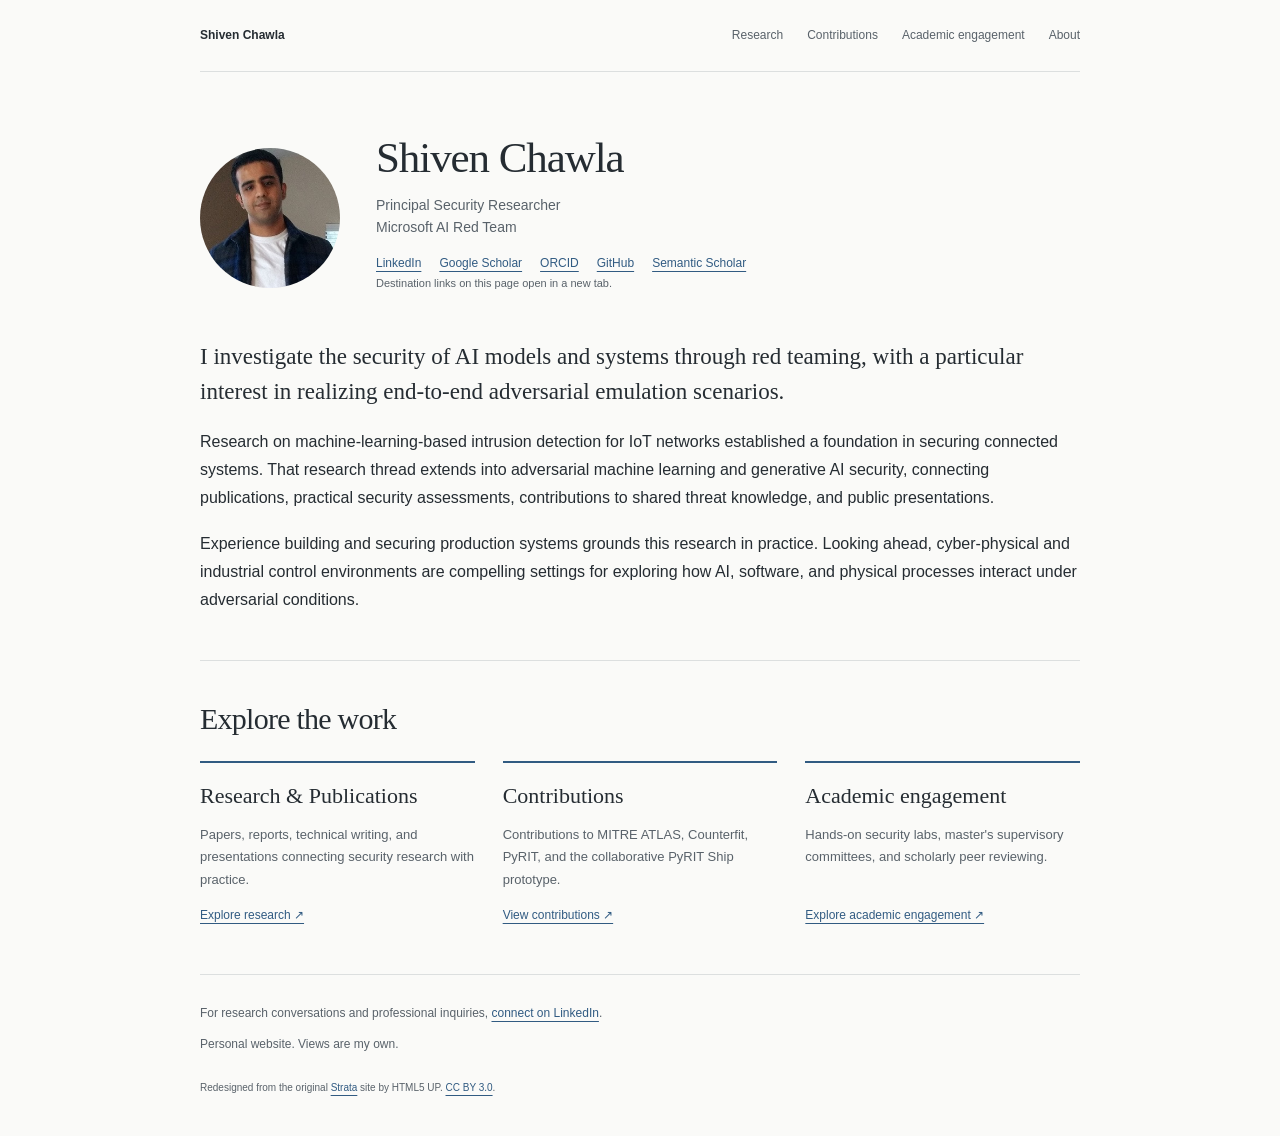
==== index.html @ 604ea9bd "Add collaborative PyRIT Ship contribution and BlueHat presentation" ====
<!doctype html>
<html lang="en">
<head>
  <meta charset="utf-8">
  <meta name="viewport" content="width=device-width, initial-scale=1">
  <meta name="description" content="Shiven Chawla, Principal Security Researcher on Microsoft's AI Red Team. Cybersecurity and AI security research, adversarial emulation, publications, and academic engagement.">
  <meta name="theme-color" content="#fafaf8">
  <meta property="og:title" content="Shiven Chawla | Cybersecurity &amp; AI Security Research">
  <meta property="og:description" content="Research in AI red teaming, adversarial machine learning, and connected-system security.">
  <meta property="og:type" content="website">
  <meta property="og:url" content="https://shivenchawla.com/">
  <link rel="canonical" href="https://shivenchawla.com/">
  <link rel="stylesheet" href="assets/css/studio.css">
  <title>Shiven Chawla | Cybersecurity &amp; AI Security Research</title>
</head>
<body>
  <a class="skip-link" href="#main">Skip to content</a>
  <header class="site-header page-width">
    <a class="home-link" href="index.html">Shiven Chawla</a>
    <nav aria-label="Main navigation">
      <a href="research.html" target="_blank" rel="noopener noreferrer" aria-describedby="new-tab-note">Research</a>
      <a href="contributions.html" target="_blank" rel="noopener noreferrer" aria-describedby="new-tab-note">Contributions</a>
      <a href="service.html" target="_blank" rel="noopener noreferrer" aria-describedby="new-tab-note">Academic engagement</a>
      <a href="about.html" target="_blank" rel="noopener noreferrer" aria-describedby="new-tab-note">About</a>
    </nav>
  </header>
  <main id="main" class="page-width">
    <section class="introduction" id="top" aria-labelledby="intro-title">
      <div class="profile-heading">
        <img class="portrait" src="images/avatar.jpg" alt="Shiven Chawla" width="140" height="140">
        <div>
          <h1 id="intro-title">Shiven Chawla</h1>
          <p class="role">Principal Security Researcher<br>Microsoft AI Red Team</p>
          <div class="profile-links" aria-label="Professional and research profiles">
            <a href="https://www.linkedin.com/in/shivenchawla/" target="_blank" rel="noopener noreferrer" aria-describedby="new-tab-note">LinkedIn</a>
            <a href="https://scholar.google.com/citations?hl=en&amp;user=bYypffMAAAAJ" target="_blank" rel="noopener noreferrer" aria-describedby="new-tab-note">Google Scholar</a>
            <a href="https://orcid.org/0000-0002-0583-6494" target="_blank" rel="noopener noreferrer" aria-describedby="new-tab-note">ORCID</a>
            <a href="https://github.com/shivenchawla" target="_blank" rel="noopener noreferrer" aria-describedby="new-tab-note">GitHub</a>
            <a href="https://www.semanticscholar.org/author/Shiven-Chawla/26636213" target="_blank" rel="noopener noreferrer" aria-describedby="new-tab-note">Semantic Scholar</a>
          </div>
          <p class="new-tab-note" id="new-tab-note">Destination links on this page open in a new tab.</p>
        </div>
      </div>
      <div class="introduction-copy">
        <p class="lead">I investigate the security of AI models and systems through red teaming, with a particular interest in realizing end-to-end adversarial emulation scenarios.</p>
        <p>Research on machine-learning-based intrusion detection for IoT networks established a foundation in securing connected systems. That research thread extends into adversarial machine learning and generative AI security, connecting publications, practical security assessments, contributions to shared threat knowledge, and public presentations.</p>
        <p>Experience building and securing production systems grounds this research in practice. Looking ahead, cyber-physical and industrial control environments are compelling settings for exploring how AI, software, and physical processes interact under adversarial conditions.</p>
      </div>
    </section>

    <section class="page-section" aria-labelledby="highlights-title">
      <div class="section-heading">
        <h2 id="highlights-title">Explore the work</h2>
      </div>
      <div class="highlights">
        <article class="highlight">
          <h3>Research &amp; Publications</h3>
          <p>Papers, reports, technical writing, and presentations connecting security research with practice.</p>
          <a href="research.html" target="_blank" rel="noopener noreferrer" aria-describedby="new-tab-note">Explore research &nearr;</a>
        </article>
        <article class="highlight">
          <h3>Contributions</h3>
          <p>Contributions to MITRE ATLAS, Counterfit, PyRIT, and the collaborative PyRIT Ship prototype.</p>
          <a href="contributions.html" target="_blank" rel="noopener noreferrer" aria-describedby="new-tab-note">View contributions &nearr;</a>
        </article>
        <article class="highlight">
          <h3>Academic engagement</h3>
          <p>Hands-on security labs, master's supervisory committees, and scholarly peer reviewing.</p>
          <a href="service.html" target="_blank" rel="noopener noreferrer" aria-describedby="new-tab-note">Explore academic engagement &nearr;</a>
        </article>
      </div>
    </section>
  </main>
  <footer class="site-footer page-width">
    <p>For research conversations and professional inquiries, <a href="https://www.linkedin.com/in/shivenchawla/" target="_blank" rel="noopener noreferrer" aria-describedby="new-tab-note">connect on LinkedIn</a>.</p>
    <p>Personal website. Views are my own.</p>
    <p class="credits">Redesigned from the original <a href="https://html5up.net/strata" target="_blank" rel="noopener noreferrer" aria-describedby="new-tab-note">Strata</a> site by HTML5 UP. <a href="https://creativecommons.org/licenses/by/3.0/" target="_blank" rel="noopener noreferrer" aria-describedby="new-tab-note">CC BY 3.0</a>.</p>
  </footer>
</body>
</html>
---- assets/css/studio.css ----
:root {
  color-scheme: light;
  --paper: #fafaf8;
  --ink: #252c32;
  --muted: #59626a;
  --accent: #315b82;
  --line: #dcdfdf;
  --wash: #f0f2f2;
  --serif: Georgia, "Times New Roman", serif;
}
* { box-sizing: border-box; }
html { scroll-behavior: smooth; scroll-padding-top: 24px; }
body { margin: 0; background: var(--paper); color: var(--ink); font-family: -apple-system, BlinkMacSystemFont, "Segoe UI", sans-serif; font-size: 16px; line-height: 1.75; }
a { color: var(--accent); text-decoration-thickness: 1px; text-underline-offset: 4px; }
a:hover { color: var(--ink); }
button, input, select { font: inherit; }
button, select, summary { cursor: pointer; }
:focus-visible { outline: 3px solid var(--accent); outline-offset: 4px; }
[hidden] { display: none !important; }
h1, h2, h3, h4, p { margin-top: 0; }
h1, h2 { font-family: var(--serif); font-weight: 400; line-height: 1.2; letter-spacing: -.025em; }
h1 { font-size: 43px; margin-bottom: 10px; }
h2 { font-size: 30px; margin-bottom: 16px; }
h3, h4 { line-height: 1.4; }
cite { font-style: normal; }
.page-width { width: min(100% - 64px, 880px); margin-inline: auto; }
.skip-link { position: absolute; left: 16px; top: -100px; z-index: 10; background: var(--ink); color: white; padding: 12px 20px; }
.skip-link:focus { top: 10px; }
.site-header { display: flex; align-items: center; justify-content: space-between; gap: 24px; padding-block: 25px; border-bottom: 1px solid var(--line); font-size: 12px; }
.home-link { color: var(--ink); font-weight: 650; text-decoration: none; }
.site-header nav { display: flex; flex-wrap: wrap; gap: 24px; }
.site-header nav a { color: var(--muted); text-decoration: none; }
.site-header nav a:hover { color: var(--accent); text-decoration: underline; }
.site-header nav a[aria-current="page"] { color: var(--accent); text-decoration: underline; font-weight: 600; }
.section-heading { display: flex; flex-wrap: wrap; align-items: baseline; justify-content: space-between; gap: 12px; margin-bottom: 24px; }
.section-heading h2 { margin-bottom: 0; }
.section-heading > a { font-size: 12px; }
.highlights { display: grid; grid-template-columns: repeat(3, minmax(0, 1fr)); gap: 28px; }
.highlight { border-top: 2px solid var(--accent); padding-top: 18px; display: flex; flex-direction: column; }
.highlight-kind { font-size: 11px; color: var(--muted); margin-bottom: 12px; }
.highlight h3 { font-family: var(--serif); font-size: 22px; font-weight: 400; margin-bottom: 12px; }
.highlight p { font-size: 13px; color: var(--muted); }
.highlight a { font-size: 12px; margin-top: auto; }
.back-link { display: inline-block; font-size: 12px; margin-bottom: 28px; }
.resource-list { padding: 0; list-style: none; margin-block: 24px 32px; }
.resource-list li { margin-bottom: 20px; }
.resource-list span { display: block; font-size: 12px; color: var(--muted); margin-top: 5px; }
.recording-panel { padding: 28px; background: var(--wash); border-left: 3px solid var(--accent); margin-block: 30px 18px; }
.recording-panel h2 { margin-top: 10px; }
.recording-panel p { font-size: 14px; }
.lab-notice { border-left: 3px solid var(--accent); background: var(--wash); padding: 16px 20px; margin-block: 24px; }
.lab-notice p { font-size: 13px; margin: 0; }
.teaching-resources { display: grid; grid-template-columns: repeat(2, minmax(0, 1fr)); gap: 24px; }
.teaching-resources li { margin: 0; }
.collection-nav { display: flex; flex-wrap: wrap; gap: 8px 18px; font-size: 12px; margin-bottom: 24px; }
.work-group { margin-top: 40px; }
.work-group { padding-top: 18px; }
.work-group > summary { color: var(--ink); }
.work-group > summary h2 { display: inline; font-size: 24px; margin: 0; }
.work-group[open] > summary { margin-bottom: 8px; }
.new-tab-note { font-size: 11px; color: var(--muted); }
main > .page-section:first-child { border-top: 0; padding-top: 48px; }
.introduction { padding-block: 60px 46px; }
.profile-heading { display: flex; align-items: center; gap: 36px; margin-bottom: 34px; }
.portrait { width: 140px; height: 140px; border-radius: 50%; object-fit: cover; flex-shrink: 0; }
.role { color: var(--muted); font-size: 14px; line-height: 1.6; margin-bottom: 15px; }
.profile-links { display: flex; flex-wrap: wrap; gap: 4px 18px; font-size: 12px; }
.introduction-copy p { margin-bottom: 18px; }
.introduction-copy p:last-child { margin-bottom: 0; }
.lead { font-family: var(--serif); font-size: 23px; line-height: 1.55; }
.page-section { border-top: 1px solid var(--line); padding-block: 40px 48px; }
.section-intro { color: var(--muted); font-size: 14px; margin-bottom: 24px; }
.work-controls { display: flex; align-items: end; flex-wrap: wrap; gap: 12px; margin-top: 28px; }
.work-controls label { display: block; font-size: 11px; font-weight: 600; margin-bottom: 5px; }
.search-field { flex: 1; min-width: 180px; }
.work-controls input, .work-controls select { width: 100%; min-height: 42px; background: transparent; color: var(--ink); border: 1px solid #aeb6bc; border-radius: 4px; padding: 8px 10px; font-size: 12px; }
.work-controls button { min-height: 42px; background: transparent; border: 0; padding: 8px; color: var(--accent); text-decoration: underline; text-underline-offset: 4px; font-size: 12px; }
.result-count { font-size: 11px; color: var(--muted); margin: 12px 0 0; }
.work-entry { padding-block: 26px; border-bottom: 1px solid var(--line); }
.work-entry:last-child { border-bottom: 0; padding-bottom: 0; }
.entry-meta { color: var(--muted); font-size: 11px; margin-bottom: 8px; }
.entry-meta span { margin-inline: 6px; color: #737f88; }
.work-entry h3 { font-family: var(--serif); font-size: 23px; font-weight: 400; margin-bottom: 10px; }
.work-entry > p:not(.entry-meta) { font-size: 14px; margin-bottom: 12px; }
.work-entry > p.authors { color: var(--muted); font-size: 12px; }
.entry-links { display: flex; flex-wrap: wrap; gap: 8px 20px; font-size: 12px; }
.empty-state { padding-block: 36px; color: var(--muted); }
.subheading { font-size: 17px; font-weight: 600; margin-top: 30px; margin-bottom: 8px; }
.service-entry { padding-block: 18px; }
.dated-heading { display: flex; align-items: baseline; justify-content: space-between; gap: 20px; }
.dated-heading h4 { font-size: 16px; margin-bottom: 4px; }
.dated-heading span { flex-shrink: 0; font-size: 12px; color: var(--muted); }
.service-entry p { font-size: 14px; margin-bottom: 10px; }
.service-entry .service-role { font-size: 12px; color: var(--muted); margin-bottom: 8px; }
.service-entry a { font-size: 12px; }
.source-note { font-size: 11px; color: var(--muted); margin-top: 14px; }
.review-list { margin-block: 18px; }
.review-list > div { margin-bottom: 20px; }
.review-list dt { font-size: 14px; font-weight: 600; }
.review-list dt span { display: inline-block; margin-left: 10px; font-size: 12px; font-weight: 400; color: var(--muted); }
.review-list dd { margin: 4px 0 0; color: var(--muted); font-size: 13px; }
#background > p { font-size: 14px; }
details { border-top: 1px solid var(--line); margin-top: 20px; padding-top: 16px; font-size: 14px; }
summary { font-weight: 600; }
details[open] > summary { margin-bottom: 24px; }
.timeline { list-style: none; margin: 0; padding: 0; }
.timeline li { display: grid; grid-template-columns: 120px 1fr; gap: 20px; padding-bottom: 24px; }
.timeline-date { font-size: 12px; color: var(--muted); padding-top: 2px; }
.timeline h3 { font-size: 14px; margin-bottom: 4px; }
.timeline p { font-size: 13px; color: var(--muted); margin-bottom: 0; }
.archive p, .archive li { font-size: 12px; }
.archive ul { padding-left: 20px; }
.archive li { margin-bottom: 10px; }
.site-footer { padding-block: 28px 40px; border-top: 1px solid var(--line); }
.site-footer p { font-size: 12px; color: var(--muted); margin-bottom: 10px; }
.site-footer .credits { font-size: 10px; margin-top: 24px; margin-bottom: 0; }
@media (max-width: 700px) {
  .highlights { grid-template-columns: 1fr; gap: 24px; }
  .teaching-resources { grid-template-columns: 1fr; }
  .page-width { width: calc(100% - 40px); }
  .site-header { align-items: start; gap: 16px; }
  .site-header nav { gap: 6px 16px; justify-content: end; }
  .home-link { max-width: 70px; line-height: 1.5; }
  .introduction { padding-block: 40px 34px; }
  .profile-heading { align-items: start; gap: 22px; }
  .portrait { width: 90px; height: 90px; }
  h1 { font-size: 32px; }
  .profile-links { gap: 6px 14px; }
  .lead { font-size: 21px; }
  .introduction-copy > p:not(.lead) { font-size: 14px; }
  .page-section { padding-block: 32px 36px; }
  .search-field { flex-basis: 100%; }
  .work-controls > div:not(.search-field) { flex: 1; min-width: 125px; }
  .dated-heading { gap: 12px; }
  .timeline li { grid-template-columns: 1fr; gap: 5px; }
}
@media (max-width: 400px) {
  .profile-heading { flex-direction: column; gap: 20px; }
  .site-header nav { font-size: 11px; }
}
@media (prefers-reduced-motion: reduce) {
  html { scroll-behavior: auto; }
}
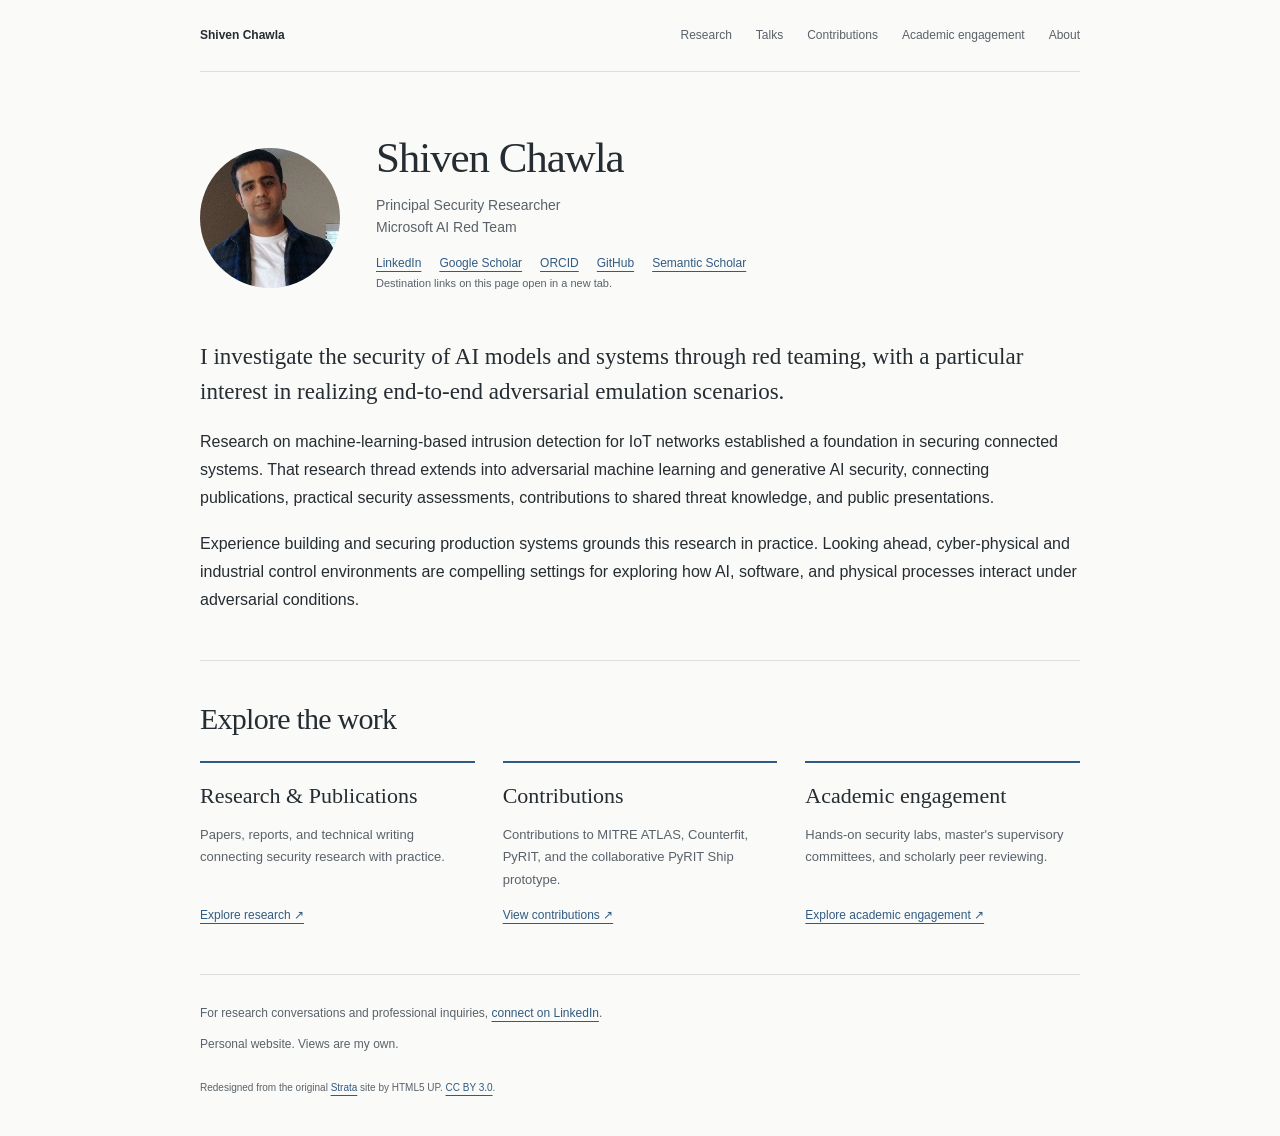
==== commit 2601921b: "Separate talks page and make Academic Engagement categories collapsible" ====
--- a/index.html
+++ b/index.html
@@ -19,6 +19,7 @@
     <a class="home-link" href="index.html">Shiven Chawla</a>
     <nav aria-label="Main navigation">
       <a href="research.html" target="_blank" rel="noopener noreferrer" aria-describedby="new-tab-note">Research</a>
+      <a href="talks.html" target="_blank" rel="noopener noreferrer" aria-describedby="new-tab-note">Talks</a>
       <a href="contributions.html" target="_blank" rel="noopener noreferrer" aria-describedby="new-tab-note">Contributions</a>
       <a href="service.html" target="_blank" rel="noopener noreferrer" aria-describedby="new-tab-note">Academic engagement</a>
       <a href="about.html" target="_blank" rel="noopener noreferrer" aria-describedby="new-tab-note">About</a>
@@ -55,7 +56,7 @@
       <div class="highlights">
         <article class="highlight">
           <h3>Research &amp; Publications</h3>
-          <p>Papers, reports, technical writing, and presentations connecting security research with practice.</p>
+          <p>Papers, reports, and technical writing connecting security research with practice.</p>
           <a href="research.html" target="_blank" rel="noopener noreferrer" aria-describedby="new-tab-note">Explore research &nearr;</a>
         </article>
         <article class="highlight">
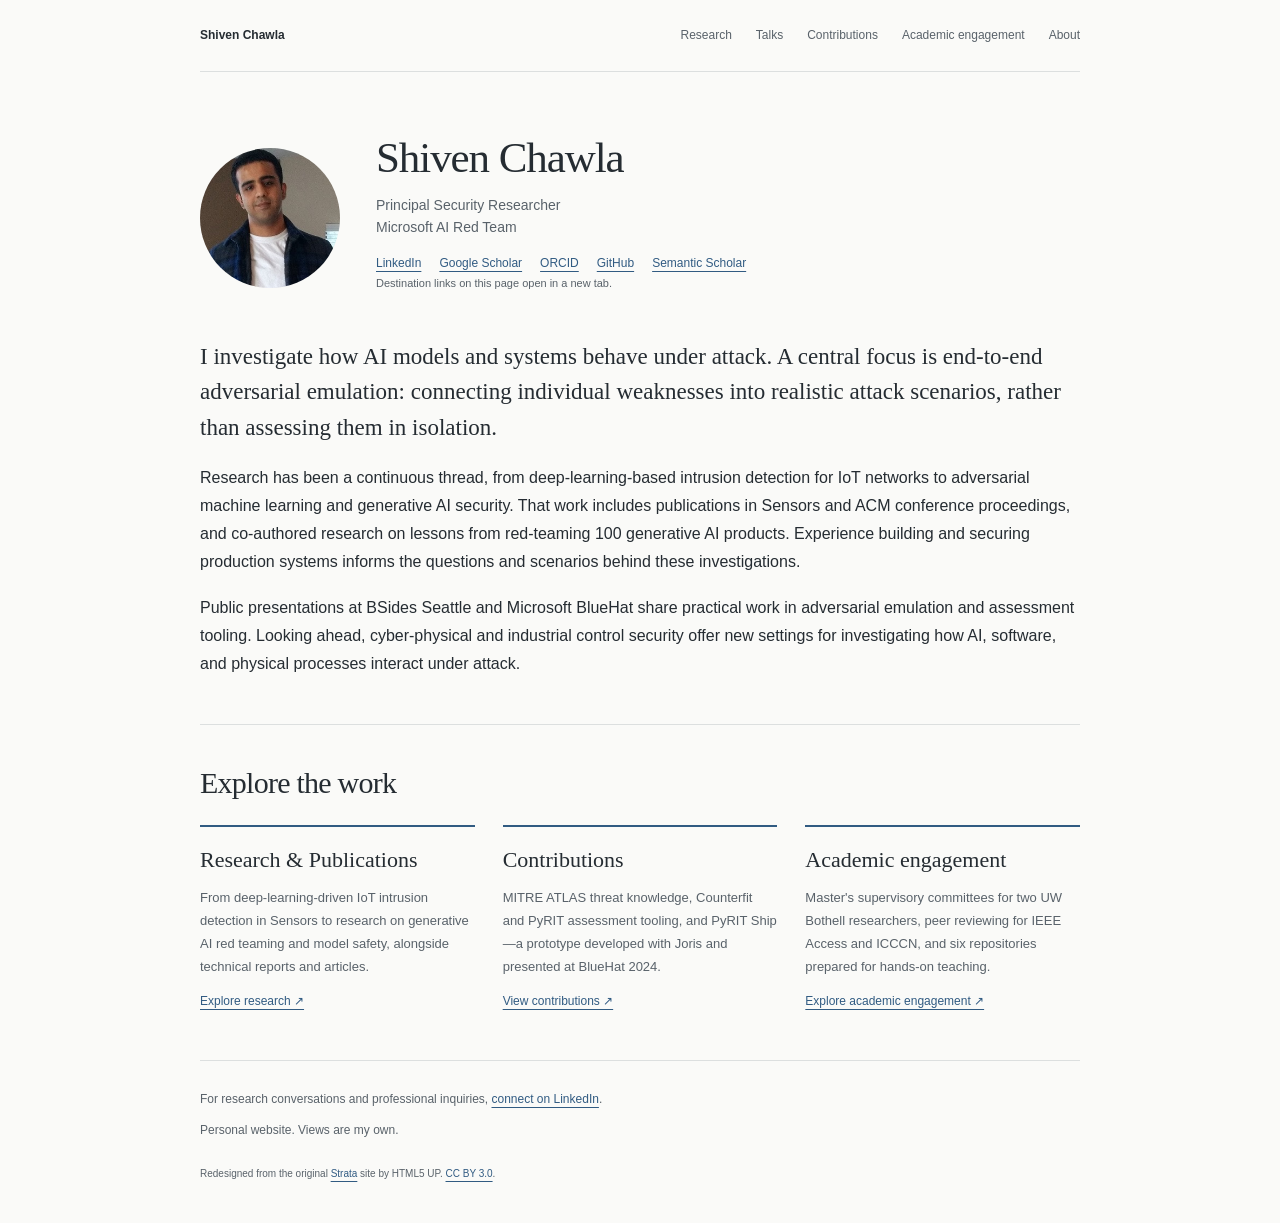
==== commit ba1400e7: "Ground homepage research identity in concrete work and contributions" ====
--- a/index.html
+++ b/index.html
@@ -6,7 +6,7 @@
   <meta name="description" content="Shiven Chawla, Principal Security Researcher on Microsoft's AI Red Team. Cybersecurity and AI security research, adversarial emulation, publications, and academic engagement.">
   <meta name="theme-color" content="#fafaf8">
   <meta property="og:title" content="Shiven Chawla | Cybersecurity &amp; AI Security Research">
-  <meta property="og:description" content="Research in AI red teaming, adversarial machine learning, and connected-system security.">
+  <meta property="og:description" content="AI red teaming and end-to-end adversarial emulation, with published security research, contributions to MITRE ATLAS and AI assessment tools, and graduate research supervision.">
   <meta property="og:type" content="website">
   <meta property="og:url" content="https://shivenchawla.com/">
   <link rel="canonical" href="https://shivenchawla.com/">
@@ -43,9 +43,9 @@
         </div>
       </div>
       <div class="introduction-copy">
-        <p class="lead">I investigate the security of AI models and systems through red teaming, with a particular interest in realizing end-to-end adversarial emulation scenarios.</p>
-        <p>Research on machine-learning-based intrusion detection for IoT networks established a foundation in securing connected systems. That research thread extends into adversarial machine learning and generative AI security, connecting publications, practical security assessments, contributions to shared threat knowledge, and public presentations.</p>
-        <p>Experience building and securing production systems grounds this research in practice. Looking ahead, cyber-physical and industrial control environments are compelling settings for exploring how AI, software, and physical processes interact under adversarial conditions.</p>
+        <p class="lead">I investigate how AI models and systems behave under attack. A central focus is end-to-end adversarial emulation: connecting individual weaknesses into realistic attack scenarios, rather than assessing them in isolation.</p>
+        <p>Research has been a continuous thread, from deep-learning-based intrusion detection for IoT networks to adversarial machine learning and generative AI security. That work includes publications in <cite>Sensors</cite> and ACM conference proceedings, and co-authored research on lessons from red-teaming 100 generative AI products. Experience building and securing production systems informs the questions and scenarios behind these investigations.</p>
+        <p>Public presentations at BSides Seattle and Microsoft BlueHat share practical work in adversarial emulation and assessment tooling. Looking ahead, cyber-physical and industrial control security offer new settings for investigating how AI, software, and physical processes interact under attack.</p>
       </div>
     </section>
 
@@ -56,17 +56,17 @@
       <div class="highlights">
         <article class="highlight">
           <h3>Research &amp; Publications</h3>
-          <p>Papers, reports, and technical writing connecting security research with practice.</p>
+          <p>From deep-learning-driven IoT intrusion detection in <cite>Sensors</cite> to research on generative AI red teaming and model safety, alongside technical reports and articles.</p>
           <a href="research.html" target="_blank" rel="noopener noreferrer" aria-describedby="new-tab-note">Explore research &nearr;</a>
         </article>
         <article class="highlight">
           <h3>Contributions</h3>
-          <p>Contributions to MITRE ATLAS, Counterfit, PyRIT, and the collaborative PyRIT Ship prototype.</p>
+          <p>MITRE ATLAS threat knowledge, Counterfit and PyRIT assessment tooling, and PyRIT Ship—a prototype developed with Joris and presented at BlueHat 2024.</p>
           <a href="contributions.html" target="_blank" rel="noopener noreferrer" aria-describedby="new-tab-note">View contributions &nearr;</a>
         </article>
         <article class="highlight">
           <h3>Academic engagement</h3>
-          <p>Hands-on security labs, master's supervisory committees, and scholarly peer reviewing.</p>
+          <p>Master's supervisory committees for two UW Bothell researchers, peer reviewing for IEEE Access and ICCCN, and six repositories prepared for hands-on teaching.</p>
           <a href="service.html" target="_blank" rel="noopener noreferrer" aria-describedby="new-tab-note">Explore academic engagement &nearr;</a>
         </article>
       </div>
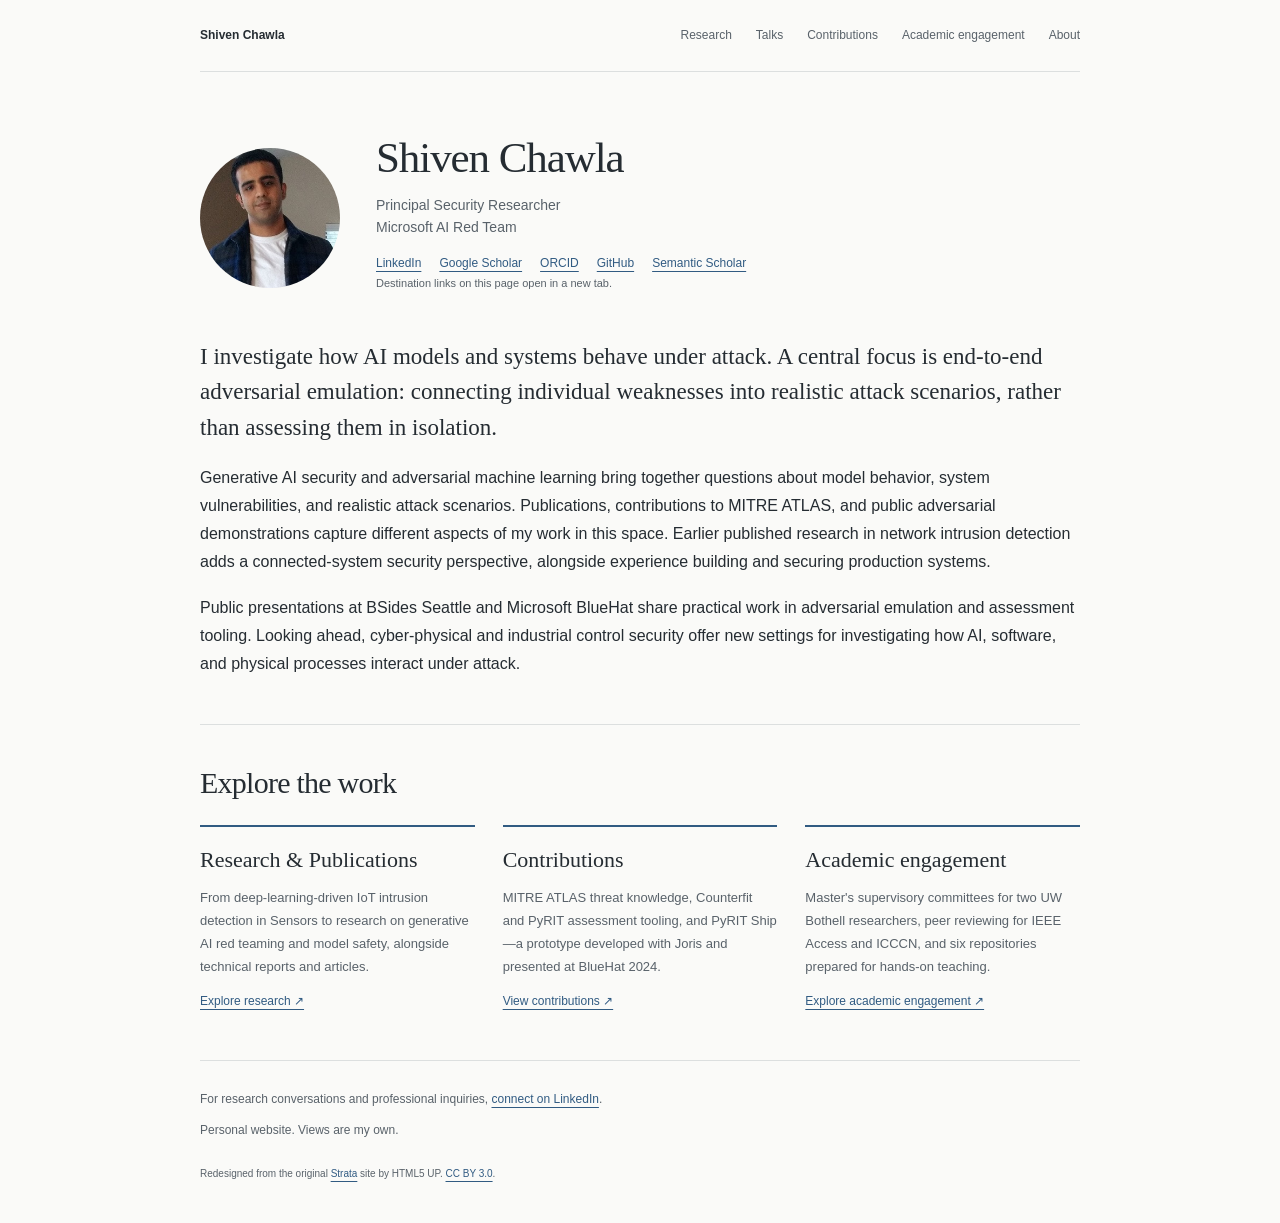
==== commit 782e6ea1: "Lead research narrative with AI security rather than historical IoT work" ====
--- a/index.html
+++ b/index.html
@@ -44,7 +44,7 @@
       </div>
       <div class="introduction-copy">
         <p class="lead">I investigate how AI models and systems behave under attack. A central focus is end-to-end adversarial emulation: connecting individual weaknesses into realistic attack scenarios, rather than assessing them in isolation.</p>
-        <p>Research has been a continuous thread, from deep-learning-based intrusion detection for IoT networks to adversarial machine learning and generative AI security. That work includes publications in <cite>Sensors</cite> and ACM conference proceedings, and co-authored research on lessons from red-teaming 100 generative AI products. Experience building and securing production systems informs the questions and scenarios behind these investigations.</p>
+        <p>Generative AI security and adversarial machine learning bring together questions about model behavior, system vulnerabilities, and realistic attack scenarios. Publications, contributions to MITRE ATLAS, and public adversarial demonstrations capture different aspects of my work in this space. Earlier published research in network intrusion detection adds a connected-system security perspective, alongside experience building and securing production systems.</p>
         <p>Public presentations at BSides Seattle and Microsoft BlueHat share practical work in adversarial emulation and assessment tooling. Looking ahead, cyber-physical and industrial control security offer new settings for investigating how AI, software, and physical processes interact under attack.</p>
       </div>
     </section>
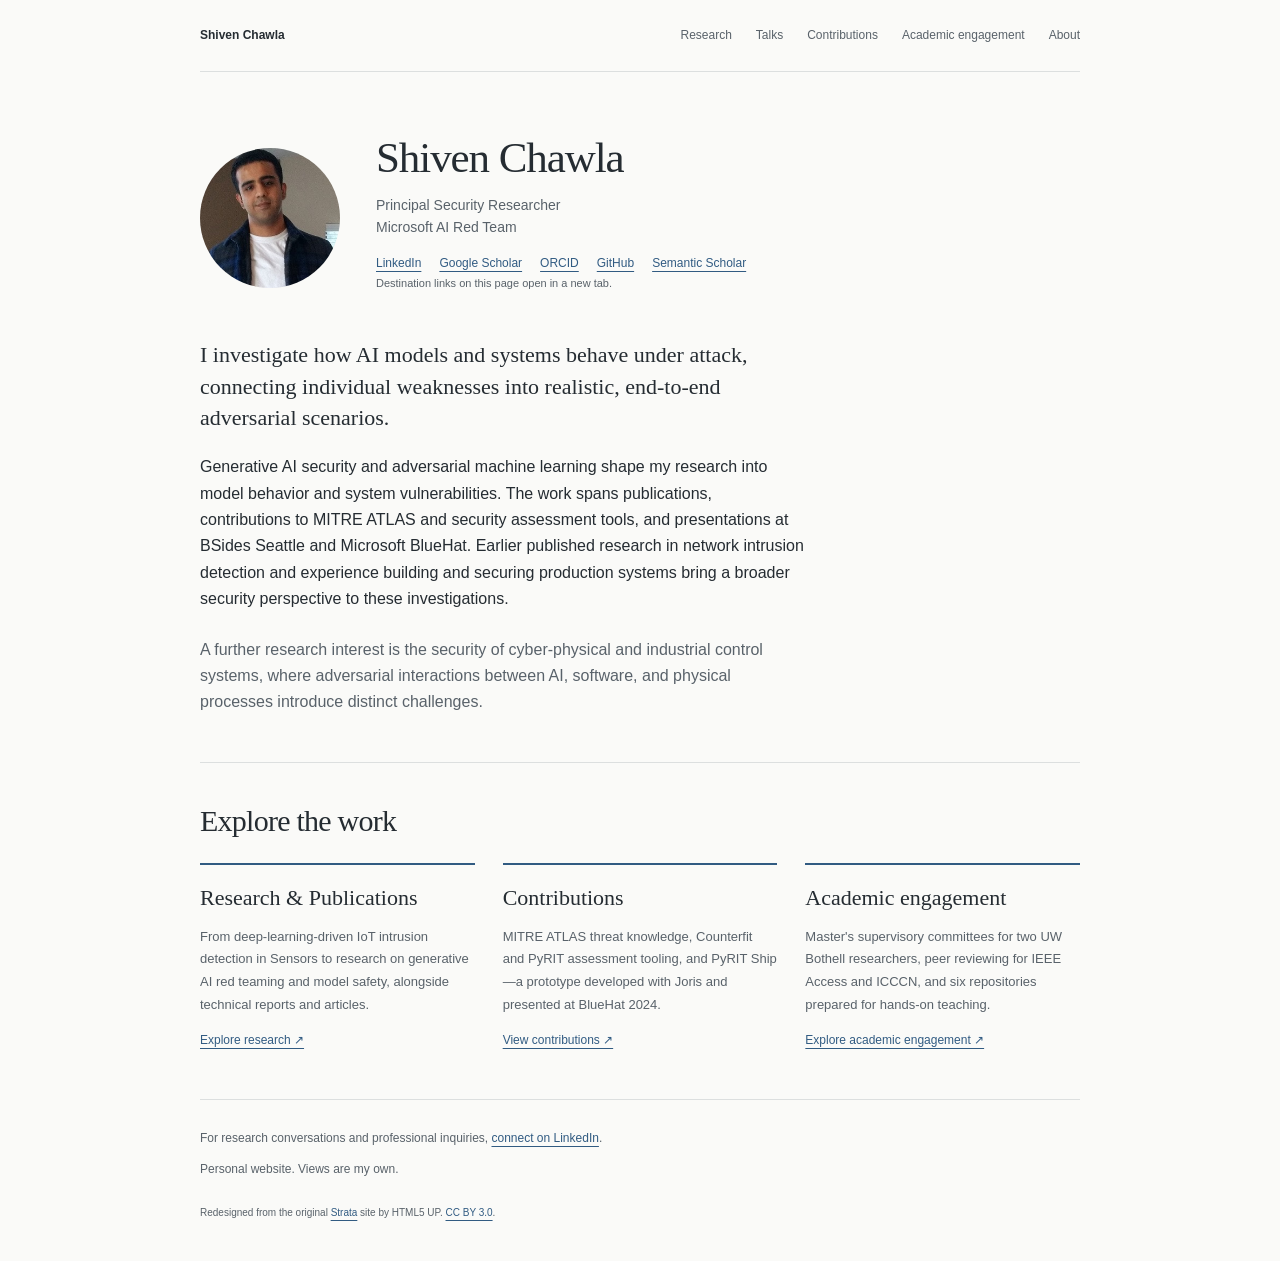
==== commit 01286bf0: "Refine introduction typography and research outlook" ====
--- a/index.html
+++ b/index.html
@@ -43,9 +43,9 @@
         </div>
       </div>
       <div class="introduction-copy">
-        <p class="lead">I investigate how AI models and systems behave under attack. A central focus is end-to-end adversarial emulation: connecting individual weaknesses into realistic attack scenarios, rather than assessing them in isolation.</p>
-        <p>Generative AI security and adversarial machine learning bring together questions about model behavior, system vulnerabilities, and realistic attack scenarios. Publications, contributions to MITRE ATLAS, and public adversarial demonstrations capture different aspects of my work in this space. Earlier published research in network intrusion detection adds a connected-system security perspective, alongside experience building and securing production systems.</p>
-        <p>Public presentations at BSides Seattle and Microsoft BlueHat share practical work in adversarial emulation and assessment tooling. Looking ahead, cyber-physical and industrial control security offer new settings for investigating how AI, software, and physical processes interact under attack.</p>
+        <p class="lead">I investigate how AI models and systems behave under attack, connecting individual weaknesses into realistic, end-to-end adversarial scenarios.</p>
+        <p>Generative AI security and adversarial machine learning shape my research into model behavior and system vulnerabilities. The work spans publications, contributions to MITRE ATLAS and security assessment tools, and presentations at BSides Seattle and Microsoft BlueHat. Earlier published research in network intrusion detection and experience building and securing production systems bring a broader security perspective to these investigations.</p>
+        <p class="research-outlook">A further research interest is the security of cyber-physical and industrial control systems, where adversarial interactions between AI, software, and physical processes introduce distinct challenges.</p>
       </div>
     </section>
 
--- a/assets/css/studio.css
+++ b/assets/css/studio.css
@@ -65,7 +65,10 @@
 .portrait { width: 140px; height: 140px; border-radius: 50%; object-fit: cover; flex-shrink: 0; }
 .role { color: var(--muted); font-size: 14px; line-height: 1.6; margin-bottom: 15px; }
 .profile-links { display: flex; flex-wrap: wrap; gap: 4px 18px; font-size: 12px; }
-.introduction-copy p { margin-bottom: 18px; }
+.introduction-copy { max-width: 68ch; font-size: 16px; line-height: 1.65; }
+.introduction-copy p { margin-bottom: 20px; }
+.introduction-copy .lead { font-size: 22px; line-height: 1.45; }
+.introduction-copy .research-outlook { color: var(--muted); margin-top: 24px; }
 .introduction-copy p:last-child { margin-bottom: 0; }
 .lead { font-family: var(--serif); font-size: 23px; line-height: 1.55; }
 .page-section { border-top: 1px solid var(--line); padding-block: 40px 48px; }
@@ -127,7 +130,7 @@
   h1 { font-size: 32px; }
   .profile-links { gap: 6px 14px; }
   .lead { font-size: 21px; }
-  .introduction-copy > p:not(.lead) { font-size: 14px; }
+  .introduction-copy .lead { font-size: 20px; }
   .page-section { padding-block: 32px 36px; }
   .search-field { flex-basis: 100%; }
   .work-controls > div:not(.search-field) { flex: 1; min-width: 125px; }
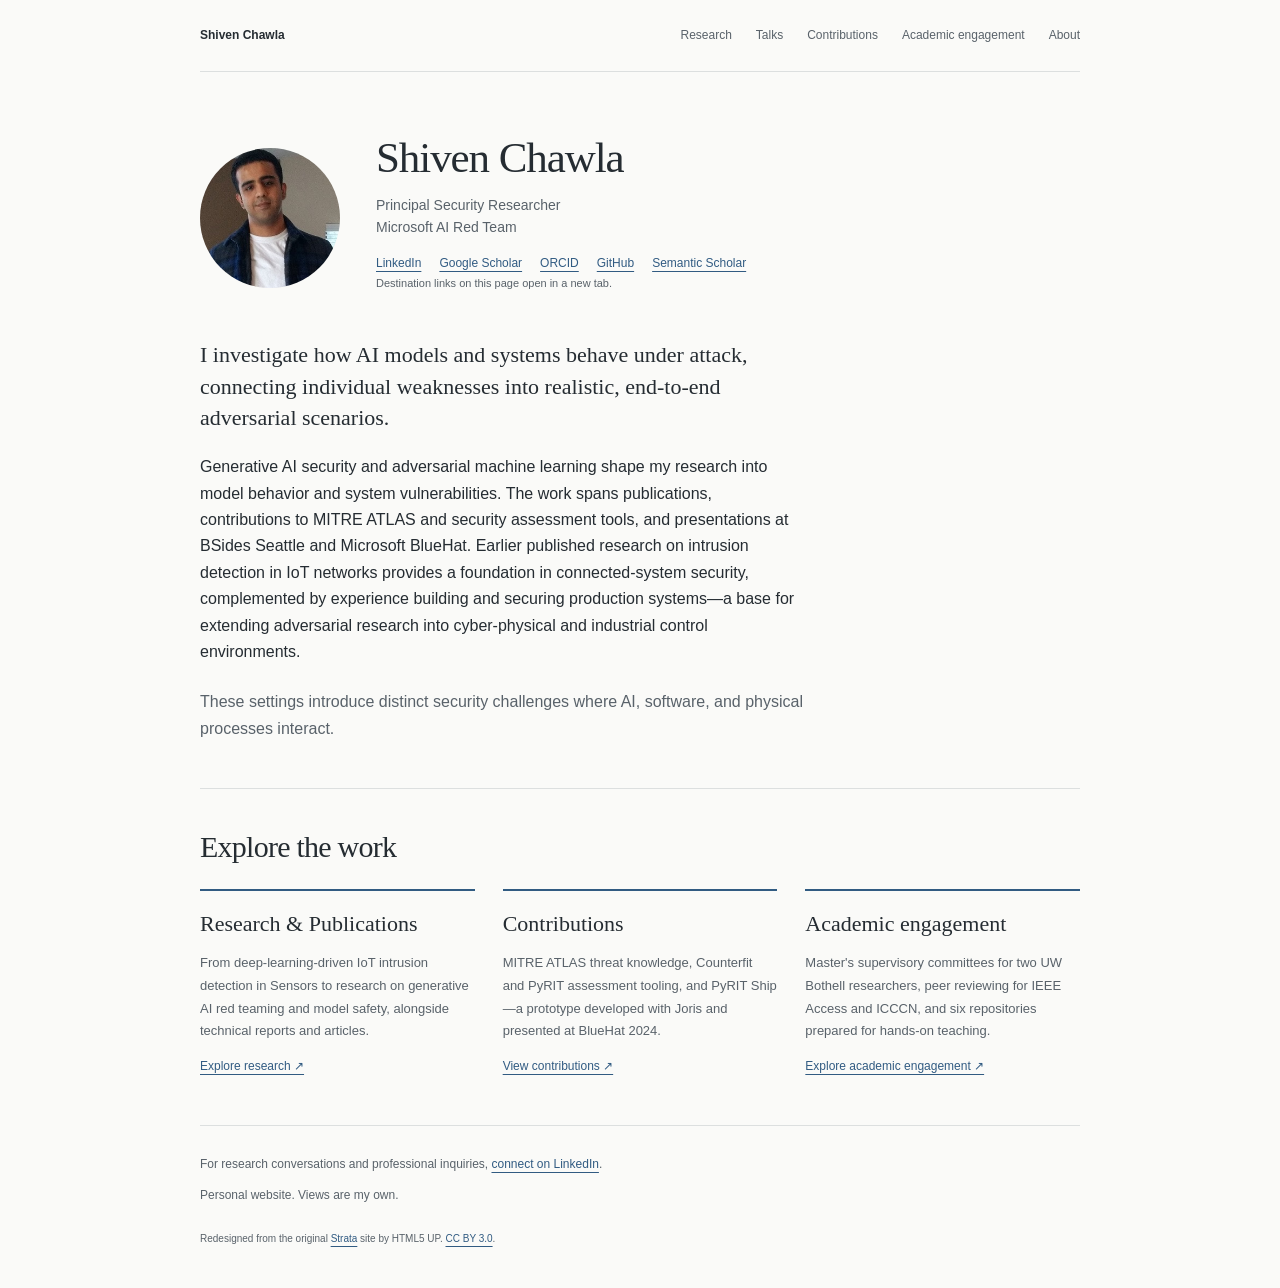
==== commit 1b27e55d: "Connect IoT security foundations with future cyber-physical research interests" ====
--- a/index.html
+++ b/index.html
@@ -44,8 +44,8 @@
       </div>
       <div class="introduction-copy">
         <p class="lead">I investigate how AI models and systems behave under attack, connecting individual weaknesses into realistic, end-to-end adversarial scenarios.</p>
-        <p>Generative AI security and adversarial machine learning shape my research into model behavior and system vulnerabilities. The work spans publications, contributions to MITRE ATLAS and security assessment tools, and presentations at BSides Seattle and Microsoft BlueHat. Earlier published research in network intrusion detection and experience building and securing production systems bring a broader security perspective to these investigations.</p>
-        <p class="research-outlook">A further research interest is the security of cyber-physical and industrial control systems, where adversarial interactions between AI, software, and physical processes introduce distinct challenges.</p>
+        <p>Generative AI security and adversarial machine learning shape my research into model behavior and system vulnerabilities. The work spans publications, contributions to MITRE ATLAS and security assessment tools, and presentations at BSides Seattle and Microsoft BlueHat. Earlier published research on intrusion detection in IoT networks provides a foundation in connected-system security, complemented by experience building and securing production systems—a base for extending adversarial research into cyber-physical and industrial control environments.</p>
+        <p class="research-outlook">These settings introduce distinct security challenges where AI, software, and physical processes interact.</p>
       </div>
     </section>
 
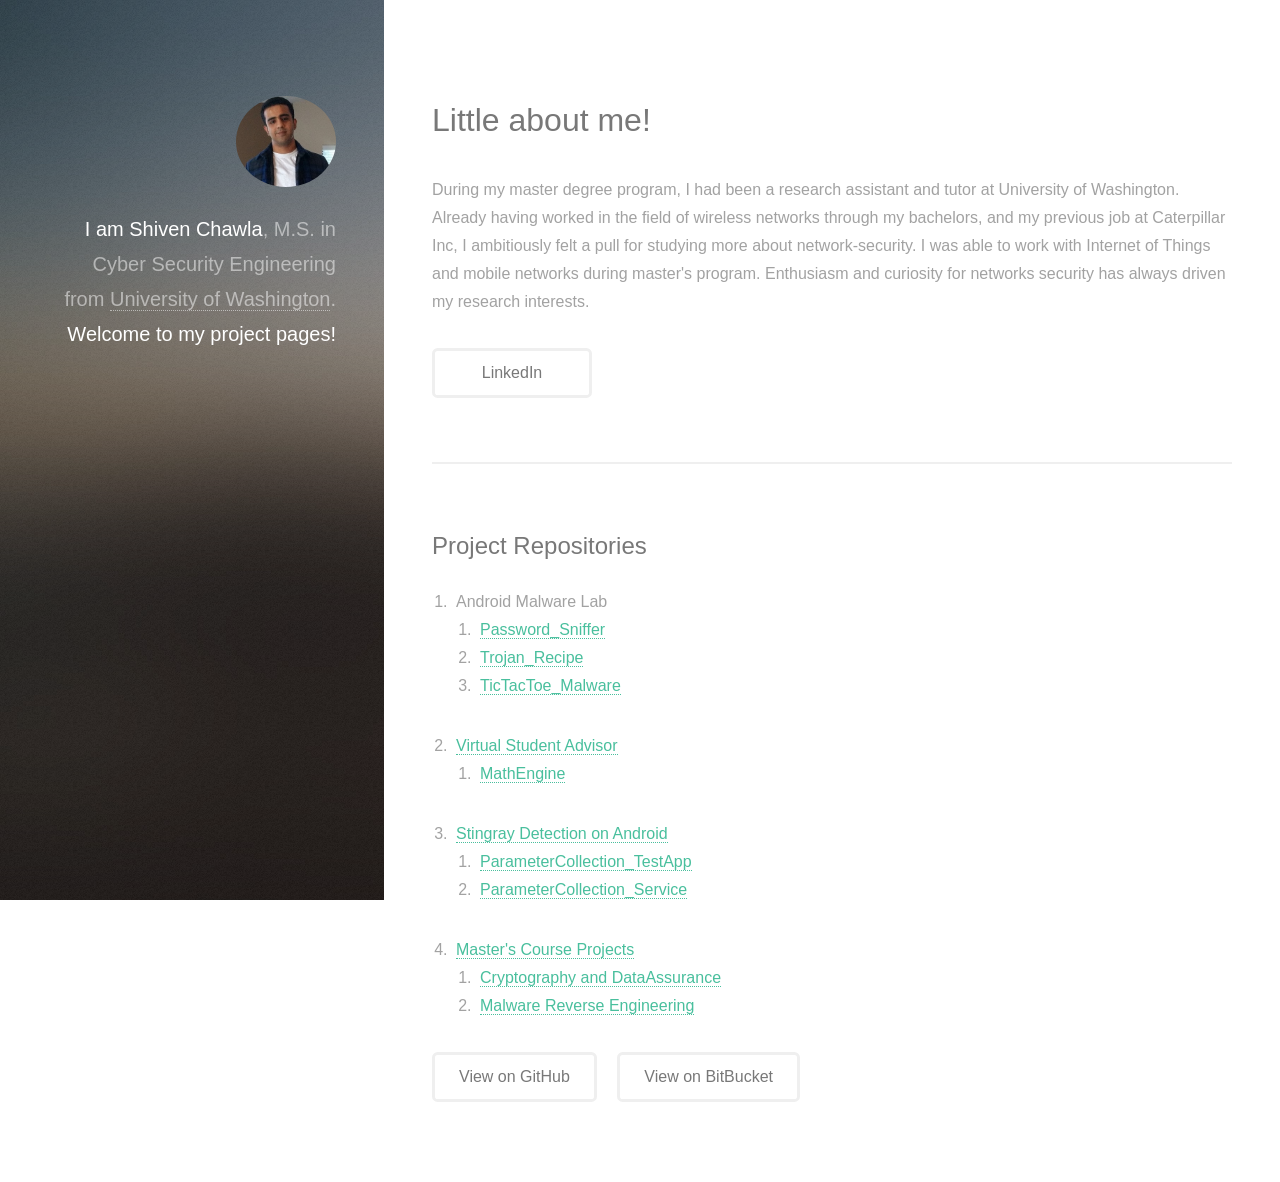
==== commit 555df23b: "Remove public legacy resume" ====
--- a/index.html
+++ b/index.html
@@ -1,81 +1,80 @@
-<!doctype html>
-<html lang="en">
-<head>
-  <meta charset="utf-8">
-  <meta name="viewport" content="width=device-width, initial-scale=1">
-  <meta name="description" content="Shiven Chawla, Principal Security Researcher on Microsoft's AI Red Team. Cybersecurity and AI security research, adversarial emulation, publications, and academic engagement.">
-  <meta name="theme-color" content="#fafaf8">
-  <meta property="og:title" content="Shiven Chawla | Cybersecurity &amp; AI Security Research">
-  <meta property="og:description" content="AI red teaming and end-to-end adversarial emulation, with published security research, contributions to MITRE ATLAS and AI assessment tools, and graduate research supervision.">
-  <meta property="og:type" content="website">
-  <meta property="og:url" content="https://shivenchawla.com/">
-  <link rel="canonical" href="https://shivenchawla.com/">
-  <link rel="stylesheet" href="assets/css/studio.css">
-  <title>Shiven Chawla | Cybersecurity &amp; AI Security Research</title>
-</head>
-<body>
-  <a class="skip-link" href="#main">Skip to content</a>
-  <header class="site-header page-width">
-    <a class="home-link" href="index.html">Shiven Chawla</a>
-    <nav aria-label="Main navigation">
-      <a href="research.html" target="_blank" rel="noopener noreferrer" aria-describedby="new-tab-note">Research</a>
-      <a href="talks.html" target="_blank" rel="noopener noreferrer" aria-describedby="new-tab-note">Talks</a>
-      <a href="contributions.html" target="_blank" rel="noopener noreferrer" aria-describedby="new-tab-note">Contributions</a>
-      <a href="service.html" target="_blank" rel="noopener noreferrer" aria-describedby="new-tab-note">Academic engagement</a>
-      <a href="about.html" target="_blank" rel="noopener noreferrer" aria-describedby="new-tab-note">About</a>
-    </nav>
-  </header>
-  <main id="main" class="page-width">
-    <section class="introduction" id="top" aria-labelledby="intro-title">
-      <div class="profile-heading">
-        <img class="portrait" src="images/avatar.jpg" alt="Shiven Chawla" width="140" height="140">
-        <div>
-          <h1 id="intro-title">Shiven Chawla</h1>
-          <p class="role">Principal Security Researcher<br>Microsoft AI Red Team</p>
-          <div class="profile-links" aria-label="Professional and research profiles">
-            <a href="https://www.linkedin.com/in/shivenchawla/" target="_blank" rel="noopener noreferrer" aria-describedby="new-tab-note">LinkedIn</a>
-            <a href="https://scholar.google.com/citations?hl=en&amp;user=bYypffMAAAAJ" target="_blank" rel="noopener noreferrer" aria-describedby="new-tab-note">Google Scholar</a>
-            <a href="https://orcid.org/0000-0002-0583-6494" target="_blank" rel="noopener noreferrer" aria-describedby="new-tab-note">ORCID</a>
-            <a href="https://github.com/shivenchawla" target="_blank" rel="noopener noreferrer" aria-describedby="new-tab-note">GitHub</a>
-            <a href="https://www.semanticscholar.org/author/Shiven-Chawla/26636213" target="_blank" rel="noopener noreferrer" aria-describedby="new-tab-note">Semantic Scholar</a>
-          </div>
-          <p class="new-tab-note" id="new-tab-note">Destination links on this page open in a new tab.</p>
-        </div>
-      </div>
-      <div class="introduction-copy">
-        <p class="lead">I investigate how AI models and systems behave under attack, connecting individual weaknesses into realistic, end-to-end adversarial scenarios.</p>
-        <p>Generative AI security and adversarial machine learning shape my research into model behavior and system vulnerabilities. The work spans publications, contributions to MITRE ATLAS and security assessment tools, and presentations at BSides Seattle and Microsoft BlueHat. Earlier published research on intrusion detection in IoT networks provides a foundation in connected-system security, complemented by experience building and securing production systems—a base for extending adversarial research into cyber-physical and industrial control environments.</p>
-        <p class="research-outlook">These settings introduce distinct security challenges where AI, software, and physical processes interact.</p>
-      </div>
-    </section>
+<!DOCTYPE HTML>
+<!--
+	Strata by HTML5 UP
+	html5up.net | @ajlkn
+	Free for personal and commercial use under the CCA 3.0 license (html5up.net/license)
+-->
+<html>
+	<head>
+		<title>Shiven's GitHub Pages</title>
+		<meta charset="utf-8" />
+		<meta name="viewport" content="width=device-width, initial-scale=1" />
+		<!--[if lte IE 8]><script src="assets/js/ie/html5shiv.js"></script><![endif]-->
+		<link rel="stylesheet" href="assets/css/main.css" />
+		<!--[if lte IE 8]><link rel="stylesheet" href="assets/css/ie8.css" /><![endif]-->
+	</head>
+	<body id="top">
 
-    <section class="page-section" aria-labelledby="highlights-title">
-      <div class="section-heading">
-        <h2 id="highlights-title">Explore the work</h2>
-      </div>
-      <div class="highlights">
-        <article class="highlight">
-          <h3>Research &amp; Publications</h3>
-          <p>From deep-learning-driven IoT intrusion detection in <cite>Sensors</cite> to research on generative AI red teaming and model safety, alongside technical reports and articles.</p>
-          <a href="research.html" target="_blank" rel="noopener noreferrer" aria-describedby="new-tab-note">Explore research &nearr;</a>
-        </article>
-        <article class="highlight">
-          <h3>Contributions</h3>
-          <p>MITRE ATLAS threat knowledge, Counterfit and PyRIT assessment tooling, and PyRIT Ship—a prototype developed with Joris and presented at BlueHat 2024.</p>
-          <a href="contributions.html" target="_blank" rel="noopener noreferrer" aria-describedby="new-tab-note">View contributions &nearr;</a>
-        </article>
-        <article class="highlight">
-          <h3>Academic engagement</h3>
-          <p>Master's supervisory committees for two UW Bothell researchers, peer reviewing for IEEE Access and ICCCN, and six repositories prepared for hands-on teaching.</p>
-          <a href="service.html" target="_blank" rel="noopener noreferrer" aria-describedby="new-tab-note">Explore academic engagement &nearr;</a>
-        </article>
-      </div>
-    </section>
-  </main>
-  <footer class="site-footer page-width">
-    <p>For research conversations and professional inquiries, <a href="https://www.linkedin.com/in/shivenchawla/" target="_blank" rel="noopener noreferrer" aria-describedby="new-tab-note">connect on LinkedIn</a>.</p>
-    <p>Personal website. Views are my own.</p>
-    <p class="credits">Redesigned from the original <a href="https://html5up.net/strata" target="_blank" rel="noopener noreferrer" aria-describedby="new-tab-note">Strata</a> site by HTML5 UP. <a href="https://creativecommons.org/licenses/by/3.0/" target="_blank" rel="noopener noreferrer" aria-describedby="new-tab-note">CC BY 3.0</a>.</p>
-  </footer>
-</body>
-</html>
+		<!-- Header -->
+			<header id="header">
+				<div class="inner">
+					<a href="#" class="image avatar"><img src="images/avatar.jpg" alt="" /></a>
+					<h1><strong>I am Shiven Chawla</strong>,<br />
+					M.S. in Cyber Security Engineering<br /> from <a href="https://www.uwb.edu">University of Washington</a>.<br />
+					<strong>Welcome to my project pages!</strong></h1>
+				</div>
+			</header>
+
+		<!-- Main -->
+			<div id="main">
+
+				<!-- One -->
+					<section id="one">
+						<header class="major">
+							<h2>Little about me!</h2>
+						</header>
+						<p>During my master degree program, I had been a research assistant and tutor at University of Washington. Already having worked in the field of wireless networks through my bachelors, and my previous job at Caterpillar Inc, I ambitiously felt a pull for studying more about network-security. I was able to work with Internet of Things and mobile networks during master's program. Enthusiasm and curiosity for networks security has always driven my research interests.</p>
+						<ul class="actions">
+							<li><a href="https://www.linkedin.com/in/shivenchawla" class="button">LinkedIn</a></li>
+						</ul>
+					</section>
+
+				<!-- Two -->
+					<section id="two">
+						<h2>Project Repositories</h2>
+						<div id="projlist">
+						   <ol>
+							  <li>Android Malware Lab
+								 <ol>
+									<li><a href="https://github.com/shivenchawla/Password_Sniffer">Password_Sniffer</li>
+									<li><a href="https://github.com/shivenchawla/Trojan_Recipe">Trojan_Recipe</li>
+									<li><a href="https://github.com/shivenchawla/TicTacToe_Malware">TicTacToe_Malware</li>
+								 </ol>
+							  </li>
+							  <li>Virtual Student Advisor
+								 <ol>
+									<li><a href="https://github.com/VSAResearchGroup/MathEngine">MathEngine</li>
+								 </ol>
+							  </li>
+							  <li>Stingray Detection on Android
+								 <ol>
+									<li><a href="https://github.com/shivenchawla/ParameterCollection_TestApp">ParameterCollection_TestApp</li>
+									<li><a href="https://github.com/shivenchawla/ParameterCollection_Service">ParameterCollection_Service</li>
+								 </ol>
+							  </li>
+							  <li>Master's Course Projects
+								 <ol>
+									<li><a href="https://bitbucket.org/account/user/me_chawlashiven/projects/CSS527">Cryptography and DataAssurance </li>
+									<li><a href="https://bitbucket.org/account/user/me_chawlashiven/projects/CSS579">Malware Reverse Engineering</li>
+								 </ol>
+							  </li>
+						   </ol>
+						</div>
+						<ul class="actions">
+							<li><a href="https://github.com/shivenchawla" class="button">View on GitHub </a></li>
+							<li><a href="https://bitbucket.org/me_chawlashiven/" class="button">View on BitBucket </a></li>
+						</ul>
+					</section>
+			</div>
+	</body>
+</html>
--- a/assets/css/main.css
+++ b/assets/css/main.css
@@ -0,0 +1,3127 @@
+@import url("font-awesome.min.css");
+@import url("https://fonts.googleapis.com/css?family=Source+Sans+Pro:400,400italic");
+
+/*
+	Strata by HTML5 UP
+	html5up.net | @ajlkn
+	Free for personal and commercial use under the CCA 3.0 license (html5up.net/license)
+*/
+
+/* Reset */
+
+	html, body, div, span, applet, object, iframe, h1, h2, h3, h4, h5, h6, p, blockquote, pre, a, abbr, acronym, address, big, cite, code, del, dfn, em, img, ins, kbd, q, s, samp, small, strike, strong, sub, sup, tt, var, b, u, i, center, dl, dt, dd, ol, ul, li, fieldset, form, label, legend, table, caption, tbody, tfoot, thead, tr, th, td, article, aside, canvas, details, embed, figure, figcaption, footer, header, hgroup, menu, nav, output, ruby, section, summary, time, mark, audio, video {
+		margin: 0;
+		padding: 0;
+		border: 0;
+		font-size: 100%;
+		font: inherit;
+		vertical-align: baseline;
+	}
+
+	article, aside, details, figcaption, figure, footer, header, hgroup, menu, nav, section {
+		display: block;
+	}
+
+	body {
+		line-height: 1;
+	}
+
+	ol, ul {
+		list-style: none;
+	}
+
+	blockquote, q {
+		quotes: none;
+	}
+
+	blockquote:before, blockquote:after, q:before, q:after {
+		content: '';
+		content: none;
+	}
+
+	table {
+		border-collapse: collapse;
+		border-spacing: 0;
+	}
+
+	body {
+		-webkit-text-size-adjust: none;
+	}
+
+/* Box Model */
+
+	*, *:before, *:after {
+		-moz-box-sizing: border-box;
+		-webkit-box-sizing: border-box;
+		box-sizing: border-box;
+	}
+
+/* Containers */
+
+	.container {
+		margin-left: auto;
+		margin-right: auto;
+	}
+
+	.container.\31 25\25 {
+		width: 100%;
+		max-width: 1200px;
+		min-width: 960px;
+	}
+
+	.container.\37 5\25 {
+		width: 720px;
+	}
+
+	.container.\35 0\25 {
+		width: 480px;
+	}
+
+	.container.\32 5\25 {
+		width: 240px;
+	}
+
+	.container {
+		width: 960px;
+	}
+
+	@media screen and (max-width: 1800px) {
+
+		.container.\31 25\25 {
+			width: 100%;
+			max-width: 1200px;
+			min-width: 960px;
+		}
+
+		.container.\37 5\25 {
+			width: 720px;
+		}
+
+		.container.\35 0\25 {
+			width: 480px;
+		}
+
+		.container.\32 5\25 {
+			width: 240px;
+		}
+
+		.container {
+			width: 960px;
+		}
+
+	}
+
+	@media screen and (max-width: 1280px) {
+
+		.container.\31 25\25 {
+			width: 100%;
+			max-width: 1200px;
+			min-width: 960px;
+		}
+
+		.container.\37 5\25 {
+			width: 720px;
+		}
+
+		.container.\35 0\25 {
+			width: 480px;
+		}
+
+		.container.\32 5\25 {
+			width: 240px;
+		}
+
+		.container {
+			width: 960px;
+		}
+
+	}
+
+	@media screen and (max-width: 980px) {
+
+		.container.\31 25\25 {
+			width: 100%;
+			max-width: 1200px;
+			min-width: 960px;
+		}
+
+		.container.\37 5\25 {
+			width: 720px;
+		}
+
+		.container.\35 0\25 {
+			width: 480px;
+		}
+
+		.container.\32 5\25 {
+			width: 240px;
+		}
+
+		.container {
+			width: 960px;
+		}
+
+	}
+
+	@media screen and (max-width: 736px) {
+
+		.container.\31 25\25 {
+			width: 100%;
+			max-width: 1200px;
+			min-width: 960px;
+		}
+
+		.container.\37 5\25 {
+			width: 720px;
+		}
+
+		.container.\35 0\25 {
+			width: 480px;
+		}
+
+		.container.\32 5\25 {
+			width: 240px;
+		}
+
+		.container {
+			width: 960px;
+		}
+
+	}
+
+	@media screen and (max-width: 480px) {
+
+		.container.\31 25\25 {
+			width: 100%;
+			max-width: 1200px;
+			min-width: 960px;
+		}
+
+		.container.\37 5\25 {
+			width: 720px;
+		}
+
+		.container.\35 0\25 {
+			width: 480px;
+		}
+
+		.container.\32 5\25 {
+			width: 240px;
+		}
+
+		.container {
+			width: 960px;
+		}
+
+	}
+
+/* Grid */
+
+	.row {
+		border-bottom: solid 1px transparent;
+		-moz-box-sizing: border-box;
+		-webkit-box-sizing: border-box;
+		box-sizing: border-box;
+	}
+
+	.row > * {
+		float: left;
+		-moz-box-sizing: border-box;
+		-webkit-box-sizing: border-box;
+		box-sizing: border-box;
+	}
+
+	.row:after, .row:before {
+		content: '';
+		display: block;
+		clear: both;
+		height: 0;
+	}
+
+	.row.uniform > * > :first-child {
+		margin-top: 0;
+	}
+
+	.row.uniform > * > :last-child {
+		margin-bottom: 0;
+	}
+
+	.row.\30 \25 > * {
+		padding: 0 0 0 0em;
+	}
+
+	.row.\30 \25 {
+		margin: 0 0 -1px 0em;
+	}
+
+	.row.uniform.\30 \25 > * {
+		padding: 0em 0 0 0em;
+	}
+
+	.row.uniform.\30 \25 {
+		margin: 0em 0 -1px 0em;
+	}
+
+	.row > * {
+		padding: 0 0 0 2.5em;
+	}
+
+	.row {
+		margin: 0 0 -1px -2.5em;
+	}
+
+	.row.uniform > * {
+		padding: 2.5em 0 0 2.5em;
+	}
+
+	.row.uniform {
+		margin: -2.5em 0 -1px -2.5em;
+	}
+
+	.row.\32 00\25 > * {
+		padding: 0 0 0 5em;
+	}
+
+	.row.\32 00\25 {
+		margin: 0 0 -1px -5em;
+	}
+
+	.row.uniform.\32 00\25 > * {
+		padding: 5em 0 0 5em;
+	}
+
+	.row.uniform.\32 00\25 {
+		margin: -5em 0 -1px -5em;
+	}
+
+	.row.\31 50\25 > * {
+		padding: 0 0 0 3.75em;
+	}
+
+	.row.\31 50\25 {
+		margin: 0 0 -1px -3.75em;
+	}
+
+	.row.uniform.\31 50\25 > * {
+		padding: 3.75em 0 0 3.75em;
+	}
+
+	.row.uniform.\31 50\25 {
+		margin: -3.75em 0 -1px -3.75em;
+	}
+
+	.row.\35 0\25 > * {
+		padding: 0 0 0 1.25em;
+	}
+
+	.row.\35 0\25 {
+		margin: 0 0 -1px -1.25em;
+	}
+
+	.row.uniform.\35 0\25 > * {
+		padding: 1.25em 0 0 1.25em;
+	}
+
+	.row.uniform.\35 0\25 {
+		margin: -1.25em 0 -1px -1.25em;
+	}
+
+	.row.\32 5\25 > * {
+		padding: 0 0 0 0.625em;
+	}
+
+	.row.\32 5\25 {
+		margin: 0 0 -1px -0.625em;
+	}
+
+	.row.uniform.\32 5\25 > * {
+		padding: 0.625em 0 0 0.625em;
+	}
+
+	.row.uniform.\32 5\25 {
+		margin: -0.625em 0 -1px -0.625em;
+	}
+
+	.\31 2u, .\31 2u\24 {
+		width: 100%;
+		clear: none;
+		margin-left: 0;
+	}
+
+	.\31 1u, .\31 1u\24 {
+		width: 91.6666666667%;
+		clear: none;
+		margin-left: 0;
+	}
+
+	.\31 0u, .\31 0u\24 {
+		width: 83.3333333333%;
+		clear: none;
+		margin-left: 0;
+	}
+
+	.\39 u, .\39 u\24 {
+		width: 75%;
+		clear: none;
+		margin-left: 0;
+	}
+
+	.\38 u, .\38 u\24 {
+		width: 66.6666666667%;
+		clear: none;
+		margin-left: 0;
+	}
+
+	.\37 u, .\37 u\24 {
+		width: 58.3333333333%;
+		clear: none;
+		margin-left: 0;
+	}
+
+	.\36 u, .\36 u\24 {
+		width: 50%;
+		clear: none;
+		margin-left: 0;
+	}
+
+	.\35 u, .\35 u\24 {
+		width: 41.6666666667%;
+		clear: none;
+		margin-left: 0;
+	}
+
+	.\34 u, .\34 u\24 {
+		width: 33.3333333333%;
+		clear: none;
+		margin-left: 0;
+	}
+
+	.\33 u, .\33 u\24 {
+		width: 25%;
+		clear: none;
+		margin-left: 0;
+	}
+
+	.\32 u, .\32 u\24 {
+		width: 16.6666666667%;
+		clear: none;
+		margin-left: 0;
+	}
+
+	.\31 u, .\31 u\24 {
+		width: 8.3333333333%;
+		clear: none;
+		margin-left: 0;
+	}
+
+	.\31 2u\24 + *,
+	.\31 1u\24 + *,
+	.\31 0u\24 + *,
+	.\39 u\24 + *,
+	.\38 u\24 + *,
+	.\37 u\24 + *,
+	.\36 u\24 + *,
+	.\35 u\24 + *,
+	.\34 u\24 + *,
+	.\33 u\24 + *,
+	.\32 u\24 + *,
+	.\31 u\24 + * {
+		clear: left;
+	}
+
+	.\-11u {
+		margin-left: 91.66667%;
+	}
+
+	.\-10u {
+		margin-left: 83.33333%;
+	}
+
+	.\-9u {
+		margin-left: 75%;
+	}
+
+	.\-8u {
+		margin-left: 66.66667%;
+	}
+
+	.\-7u {
+		margin-left: 58.33333%;
+	}
+
+	.\-6u {
+		margin-left: 50%;
+	}
+
+	.\-5u {
+		margin-left: 41.66667%;
+	}
+
+	.\-4u {
+		margin-left: 33.33333%;
+	}
+
+	.\-3u {
+		margin-left: 25%;
+	}
+
+	.\-2u {
+		margin-left: 16.66667%;
+	}
+
+	.\-1u {
+		margin-left: 8.33333%;
+	}
+
+	@media screen and (max-width: 1800px) {
+
+		.row > * {
+			padding: 0 0 0 2.5em;
+		}
+
+		.row {
+			margin: 0 0 -1px -2.5em;
+		}
+
+		.row.uniform > * {
+			padding: 2.5em 0 0 2.5em;
+		}
+
+		.row.uniform {
+			margin: -2.5em 0 -1px -2.5em;
+		}
+
+		.row.\32 00\25 > * {
+			padding: 0 0 0 5em;
+		}
+
+		.row.\32 00\25 {
+			margin: 0 0 -1px -5em;
+		}
+
+		.row.uniform.\32 00\25 > * {
+			padding: 5em 0 0 5em;
+		}
+
+		.row.uniform.\32 00\25 {
+			margin: -5em 0 -1px -5em;
+		}
+
+		.row.\31 50\25 > * {
+			padding: 0 0 0 3.75em;
+		}
+
+		.row.\31 50\25 {
+			margin: 0 0 -1px -3.75em;
+		}
+
+		.row.uniform.\31 50\25 > * {
+			padding: 3.75em 0 0 3.75em;
+		}
+
+		.row.uniform.\31 50\25 {
+			margin: -3.75em 0 -1px -3.75em;
+		}
+
+		.row.\35 0\25 > * {
+			padding: 0 0 0 1.25em;
+		}
+
+		.row.\35 0\25 {
+			margin: 0 0 -1px -1.25em;
+		}
+
+		.row.uniform.\35 0\25 > * {
+			padding: 1.25em 0 0 1.25em;
+		}
+
+		.row.uniform.\35 0\25 {
+			margin: -1.25em 0 -1px -1.25em;
+		}
+
+		.row.\32 5\25 > * {
+			padding: 0 0 0 0.625em;
+		}
+
+		.row.\32 5\25 {
+			margin: 0 0 -1px -0.625em;
+		}
+
+		.row.uniform.\32 5\25 > * {
+			padding: 0.625em 0 0 0.625em;
+		}
+
+		.row.uniform.\32 5\25 {
+			margin: -0.625em 0 -1px -0.625em;
+		}
+
+		.\31 2u\28xlarge\29, .\31 2u\24\28xlarge\29 {
+			width: 100%;
+			clear: none;
+			margin-left: 0;
+		}
+
+		.\31 1u\28xlarge\29, .\31 1u\24\28xlarge\29 {
+			width: 91.6666666667%;
+			clear: none;
+			margin-left: 0;
+		}
+
+		.\31 0u\28xlarge\29, .\31 0u\24\28xlarge\29 {
+			width: 83.3333333333%;
+			clear: none;
+			margin-left: 0;
+		}
+
+		.\39 u\28xlarge\29, .\39 u\24\28xlarge\29 {
+			width: 75%;
+			clear: none;
+			margin-left: 0;
+		}
+
+		.\38 u\28xlarge\29, .\38 u\24\28xlarge\29 {
+			width: 66.6666666667%;
+			clear: none;
+			margin-left: 0;
+		}
+
+		.\37 u\28xlarge\29, .\37 u\24\28xlarge\29 {
+			width: 58.3333333333%;
+			clear: none;
+			margin-left: 0;
+		}
+
+		.\36 u\28xlarge\29, .\36 u\24\28xlarge\29 {
+			width: 50%;
+			clear: none;
+			margin-left: 0;
+		}
+
+		.\35 u\28xlarge\29, .\35 u\24\28xlarge\29 {
+			width: 41.6666666667%;
+			clear: none;
+			margin-left: 0;
+		}
+
+		.\34 u\28xlarge\29, .\34 u\24\28xlarge\29 {
+			width: 33.3333333333%;
+			clear: none;
+			margin-left: 0;
+		}
+
+		.\33 u\28xlarge\29, .\33 u\24\28xlarge\29 {
+			width: 25%;
+			clear: none;
+			margin-left: 0;
+		}
+
+		.\32 u\28xlarge\29, .\32 u\24\28xlarge\29 {
+			width: 16.6666666667%;
+			clear: none;
+			margin-left: 0;
+		}
+
+		.\31 u\28xlarge\29, .\31 u\24\28xlarge\29 {
+			width: 8.3333333333%;
+			clear: none;
+			margin-left: 0;
+		}
+
+		.\31 2u\24\28xlarge\29 + *,
+		.\31 1u\24\28xlarge\29 + *,
+		.\31 0u\24\28xlarge\29 + *,
+		.\39 u\24\28xlarge\29 + *,
+		.\38 u\24\28xlarge\29 + *,
+		.\37 u\24\28xlarge\29 + *,
+		.\36 u\24\28xlarge\29 + *,
+		.\35 u\24\28xlarge\29 + *,
+		.\34 u\24\28xlarge\29 + *,
+		.\33 u\24\28xlarge\29 + *,
+		.\32 u\24\28xlarge\29 + *,
+		.\31 u\24\28xlarge\29 + * {
+			clear: left;
+		}
+
+		.\-11u\28xlarge\29 {
+			margin-left: 91.66667%;
+		}
+
+		.\-10u\28xlarge\29 {
+			margin-left: 83.33333%;
+		}
+
+		.\-9u\28xlarge\29 {
+			margin-left: 75%;
+		}
+
+		.\-8u\28xlarge\29 {
+			margin-left: 66.66667%;
+		}
+
+		.\-7u\28xlarge\29 {
+			margin-left: 58.33333%;
+		}
+
+		.\-6u\28xlarge\29 {
+			margin-left: 50%;
+		}
+
+		.\-5u\28xlarge\29 {
+			margin-left: 41.66667%;
+		}
+
+		.\-4u\28xlarge\29 {
+			margin-left: 33.33333%;
+		}
+
+		.\-3u\28xlarge\29 {
+			margin-left: 25%;
+		}
+
+		.\-2u\28xlarge\29 {
+			margin-left: 16.66667%;
+		}
+
+		.\-1u\28xlarge\29 {
+			margin-left: 8.33333%;
+		}
+
+	}
+
+	@media screen and (max-width: 1280px) {
+
+		.row > * {
+			padding: 0 0 0 2em;
+		}
+
+		.row {
+			margin: 0 0 -1px -2em;
+		}
+
+		.row.uniform > * {
+			padding: 2em 0 0 2em;
+		}
+
+		.row.uniform {
+			margin: -2em 0 -1px -2em;
+		}
+
+		.row.\32 00\25 > * {
+			padding: 0 0 0 4em;
+		}
+
+		.row.\32 00\25 {
+			margin: 0 0 -1px -4em;
+		}
+
+		.row.uniform.\32 00\25 > * {
+			padding: 4em 0 0 4em;
+		}
+
+		.row.uniform.\32 00\25 {
+			margin: -4em 0 -1px -4em;
+		}
+
+		.row.\31 50\25 > * {
+			padding: 0 0 0 3em;
+		}
+
+		.row.\31 50\25 {
+			margin: 0 0 -1px -3em;
+		}
+
+		.row.uniform.\31 50\25 > * {
+			padding: 3em 0 0 3em;
+		}
+
+		.row.uniform.\31 50\25 {
+			margin: -3em 0 -1px -3em;
+		}
+
+		.row.\35 0\25 > * {
+			padding: 0 0 0 1em;
+		}
+
+		.row.\35 0\25 {
+			margin: 0 0 -1px -1em;
+		}
+
+		.row.uniform.\35 0\25 > * {
+			padding: 1em 0 0 1em;
+		}
+
+		.row.uniform.\35 0\25 {
+			margin: -1em 0 -1px -1em;
+		}
+
+		.row.\32 5\25 > * {
+			padding: 0 0 0 0.5em;
+		}
+
+		.row.\32 5\25 {
+			margin: 0 0 -1px -0.5em;
+		}
+
+		.row.uniform.\32 5\25 > * {
+			padding: 0.5em 0 0 0.5em;
+		}
+
+		.row.uniform.\32 5\25 {
+			margin: -0.5em 0 -1px -0.5em;
+		}
+
+		.\31 2u\28large\29, .\31 2u\24\28large\29 {
+			width: 100%;
+			clear: none;
+			margin-left: 0;
+		}
+
+		.\31 1u\28large\29, .\31 1u\24\28large\29 {
+			width: 91.6666666667%;
+			clear: none;
+			margin-left: 0;
+		}
+
+		.\31 0u\28large\29, .\31 0u\24\28large\29 {
+			width: 83.3333333333%;
+			clear: none;
+			margin-left: 0;
+		}
+
+		.\39 u\28large\29, .\39 u\24\28large\29 {
+			width: 75%;
+			clear: none;
+			margin-left: 0;
+		}
+
+		.\38 u\28large\29, .\38 u\24\28large\29 {
+			width: 66.6666666667%;
+			clear: none;
+			margin-left: 0;
+		}
+
+		.\37 u\28large\29, .\37 u\24\28large\29 {
+			width: 58.3333333333%;
+			clear: none;
+			margin-left: 0;
+		}
+
+		.\36 u\28large\29, .\36 u\24\28large\29 {
+			width: 50%;
+			clear: none;
+			margin-left: 0;
+		}
+
+		.\35 u\28large\29, .\35 u\24\28large\29 {
+			width: 41.6666666667%;
+			clear: none;
+			margin-left: 0;
+		}
+
+		.\34 u\28large\29, .\34 u\24\28large\29 {
+			width: 33.3333333333%;
+			clear: none;
+			margin-left: 0;
+		}
+
+		.\33 u\28large\29, .\33 u\24\28large\29 {
+			width: 25%;
+			clear: none;
+			margin-left: 0;
+		}
+
+		.\32 u\28large\29, .\32 u\24\28large\29 {
+			width: 16.6666666667%;
+			clear: none;
+			margin-left: 0;
+		}
+
+		.\31 u\28large\29, .\31 u\24\28large\29 {
+			width: 8.3333333333%;
+			clear: none;
+			margin-left: 0;
+		}
+
+		.\31 2u\24\28large\29 + *,
+		.\31 1u\24\28large\29 + *,
+		.\31 0u\24\28large\29 + *,
+		.\39 u\24\28large\29 + *,
+		.\38 u\24\28large\29 + *,
+		.\37 u\24\28large\29 + *,
+		.\36 u\24\28large\29 + *,
+		.\35 u\24\28large\29 + *,
+		.\34 u\24\28large\29 + *,
+		.\33 u\24\28large\29 + *,
+		.\32 u\24\28large\29 + *,
+		.\31 u\24\28large\29 + * {
+			clear: left;
+		}
+
+		.\-11u\28large\29 {
+			margin-left: 91.66667%;
+		}
+
+		.\-10u\28large\29 {
+			margin-left: 83.33333%;
+		}
+
+		.\-9u\28large\29 {
+			margin-left: 75%;
+		}
+
+		.\-8u\28large\29 {
+			margin-left: 66.66667%;
+		}
+
+		.\-7u\28large\29 {
+			margin-left: 58.33333%;
+		}
+
+		.\-6u\28large\29 {
+			margin-left: 50%;
+		}
+
+		.\-5u\28large\29 {
+			margin-left: 41.66667%;
+		}
+
+		.\-4u\28large\29 {
+			margin-left: 33.33333%;
+		}
+
+		.\-3u\28large\29 {
+			margin-left: 25%;
+		}
+
+		.\-2u\28large\29 {
+			margin-left: 16.66667%;
+		}
+
+		.\-1u\28large\29 {
+			margin-left: 8.33333%;
+		}
+
+	}
+
+	@media screen and (max-width: 980px) {
+
+		.row > * {
+			padding: 0 0 0 2em;
+		}
+
+		.row {
+			margin: 0 0 -1px -2em;
+		}
+
+		.row.uniform > * {
+			padding: 2em 0 0 2em;
+		}
+
+		.row.uniform {
+			margin: -2em 0 -1px -2em;
+		}
+
+		.row.\32 00\25 > * {
+			padding: 0 0 0 4em;
+		}
+
+		.row.\32 00\25 {
+			margin: 0 0 -1px -4em;
+		}
+
+		.row.uniform.\32 00\25 > * {
+			padding: 4em 0 0 4em;
+		}
+
+		.row.uniform.\32 00\25 {
+			margin: -4em 0 -1px -4em;
+		}
+
+		.row.\31 50\25 > * {
+			padding: 0 0 0 3em;
+		}
+
+		.row.\31 50\25 {
+			margin: 0 0 -1px -3em;
+		}
+
+		.row.uniform.\31 50\25 > * {
+			padding: 3em 0 0 3em;
+		}
+
+		.row.uniform.\31 50\25 {
+			margin: -3em 0 -1px -3em;
+		}
+
+		.row.\35 0\25 > * {
+			padding: 0 0 0 1em;
+		}
+
+		.row.\35 0\25 {
+			margin: 0 0 -1px -1em;
+		}
+
+		.row.uniform.\35 0\25 > * {
+			padding: 1em 0 0 1em;
+		}
+
+		.row.uniform.\35 0\25 {
+			margin: -1em 0 -1px -1em;
+		}
+
+		.row.\32 5\25 > * {
+			padding: 0 0 0 0.5em;
+		}
+
+		.row.\32 5\25 {
+			margin: 0 0 -1px -0.5em;
+		}
+
+		.row.uniform.\32 5\25 > * {
+			padding: 0.5em 0 0 0.5em;
+		}
+
+		.row.uniform.\32 5\25 {
+			margin: -0.5em 0 -1px -0.5em;
+		}
+
+		.\31 2u\28medium\29, .\31 2u\24\28medium\29 {
+			width: 100%;
+			clear: none;
+			margin-left: 0;
+		}
+
+		.\31 1u\28medium\29, .\31 1u\24\28medium\29 {
+			width: 91.6666666667%;
+			clear: none;
+			margin-left: 0;
+		}
+
+		.\31 0u\28medium\29, .\31 0u\24\28medium\29 {
+			width: 83.3333333333%;
+			clear: none;
+			margin-left: 0;
+		}
+
+		.\39 u\28medium\29, .\39 u\24\28medium\29 {
+			width: 75%;
+			clear: none;
+			margin-left: 0;
+		}
+
+		.\38 u\28medium\29, .\38 u\24\28medium\29 {
+			width: 66.6666666667%;
+			clear: none;
+			margin-left: 0;
+		}
+
+		.\37 u\28medium\29, .\37 u\24\28medium\29 {
+			width: 58.3333333333%;
+			clear: none;
+			margin-left: 0;
+		}
+
+		.\36 u\28medium\29, .\36 u\24\28medium\29 {
+			width: 50%;
+			clear: none;
+			margin-left: 0;
+		}
+
+		.\35 u\28medium\29, .\35 u\24\28medium\29 {
+			width: 41.6666666667%;
+			clear: none;
+			margin-left: 0;
+		}
+
+		.\34 u\28medium\29, .\34 u\24\28medium\29 {
+			width: 33.3333333333%;
+			clear: none;
+			margin-left: 0;
+		}
+
+		.\33 u\28medium\29, .\33 u\24\28medium\29 {
+			width: 25%;
+			clear: none;
+			margin-left: 0;
+		}
+
+		.\32 u\28medium\29, .\32 u\24\28medium\29 {
+			width: 16.6666666667%;
+			clear: none;
+			margin-left: 0;
+		}
+
+		.\31 u\28medium\29, .\31 u\24\28medium\29 {
+			width: 8.3333333333%;
+			clear: none;
+			margin-left: 0;
+		}
+
+		.\31 2u\24\28medium\29 + *,
+		.\31 1u\24\28medium\29 + *,
+		.\31 0u\24\28medium\29 + *,
+		.\39 u\24\28medium\29 + *,
+		.\38 u\24\28medium\29 + *,
+		.\37 u\24\28medium\29 + *,
+		.\36 u\24\28medium\29 + *,
+		.\35 u\24\28medium\29 + *,
+		.\34 u\24\28medium\29 + *,
+		.\33 u\24\28medium\29 + *,
+		.\32 u\24\28medium\29 + *,
+		.\31 u\24\28medium\29 + * {
+			clear: left;
+		}
+
+		.\-11u\28medium\29 {
+			margin-left: 91.66667%;
+		}
+
+		.\-10u\28medium\29 {
+			margin-left: 83.33333%;
+		}
+
+		.\-9u\28medium\29 {
+			margin-left: 75%;
+		}
+
+		.\-8u\28medium\29 {
+			margin-left: 66.66667%;
+		}
+
+		.\-7u\28medium\29 {
+			margin-left: 58.33333%;
+		}
+
+		.\-6u\28medium\29 {
+			margin-left: 50%;
+		}
+
+		.\-5u\28medium\29 {
+			margin-left: 41.66667%;
+		}
+
+		.\-4u\28medium\29 {
+			margin-left: 33.33333%;
+		}
+
+		.\-3u\28medium\29 {
+			margin-left: 25%;
+		}
+
+		.\-2u\28medium\29 {
+			margin-left: 16.66667%;
+		}
+
+		.\-1u\28medium\29 {
+			margin-left: 8.33333%;
+		}
+
+	}
+
+	@media screen and (max-width: 736px) {
+
+		.row > * {
+			padding: 0 0 0 1.5em;
+		}
+
+		.row {
+			margin: 0 0 -1px -1.5em;
+		}
+
+		.row.uniform > * {
+			padding: 1.5em 0 0 1.5em;
+		}
+
+		.row.uniform {
+			margin: -1.5em 0 -1px -1.5em;
+		}
+
+		.row.\32 00\25 > * {
+			padding: 0 0 0 3em;
+		}
+
+		.row.\32 00\25 {
+			margin: 0 0 -1px -3em;
+		}
+
+		.row.uniform.\32 00\25 > * {
+			padding: 3em 0 0 3em;
+		}
+
+		.row.uniform.\32 00\25 {
+			margin: -3em 0 -1px -3em;
+		}
+
+		.row.\31 50\25 > * {
+			padding: 0 0 0 2.25em;
+		}
+
+		.row.\31 50\25 {
+			margin: 0 0 -1px -2.25em;
+		}
+
+		.row.uniform.\31 50\25 > * {
+			padding: 2.25em 0 0 2.25em;
+		}
+
+		.row.uniform.\31 50\25 {
+			margin: -2.25em 0 -1px -2.25em;
+		}
+
+		.row.\35 0\25 > * {
+			padding: 0 0 0 0.75em;
+		}
+
+		.row.\35 0\25 {
+			margin: 0 0 -1px -0.75em;
+		}
+
+		.row.uniform.\35 0\25 > * {
+			padding: 0.75em 0 0 0.75em;
+		}
+
+		.row.uniform.\35 0\25 {
+			margin: -0.75em 0 -1px -0.75em;
+		}
+
+		.row.\32 5\25 > * {
+			padding: 0 0 0 0.375em;
+		}
+
+		.row.\32 5\25 {
+			margin: 0 0 -1px -0.375em;
+		}
+
+		.row.uniform.\32 5\25 > * {
+			padding: 0.375em 0 0 0.375em;
+		}
+
+		.row.uniform.\32 5\25 {
+			margin: -0.375em 0 -1px -0.375em;
+		}
+
+		.\31 2u\28small\29, .\31 2u\24\28small\29 {
+			width: 100%;
+			clear: none;
+			margin-left: 0;
+		}
+
+		.\31 1u\28small\29, .\31 1u\24\28small\29 {
+			width: 91.6666666667%;
+			clear: none;
+			margin-left: 0;
+		}
+
+		.\31 0u\28small\29, .\31 0u\24\28small\29 {
+			width: 83.3333333333%;
+			clear: none;
+			margin-left: 0;
+		}
+
+		.\39 u\28small\29, .\39 u\24\28small\29 {
+			width: 75%;
+			clear: none;
+			margin-left: 0;
+		}
+
+		.\38 u\28small\29, .\38 u\24\28small\29 {
+			width: 66.6666666667%;
+			clear: none;
+			margin-left: 0;
+		}
+
+		.\37 u\28small\29, .\37 u\24\28small\29 {
+			width: 58.3333333333%;
+			clear: none;
+			margin-left: 0;
+		}
+
+		.\36 u\28small\29, .\36 u\24\28small\29 {
+			width: 50%;
+			clear: none;
+			margin-left: 0;
+		}
+
+		.\35 u\28small\29, .\35 u\24\28small\29 {
+			width: 41.6666666667%;
+			clear: none;
+			margin-left: 0;
+		}
+
+		.\34 u\28small\29, .\34 u\24\28small\29 {
+			width: 33.3333333333%;
+			clear: none;
+			margin-left: 0;
+		}
+
+		.\33 u\28small\29, .\33 u\24\28small\29 {
+			width: 25%;
+			clear: none;
+			margin-left: 0;
+		}
+
+		.\32 u\28small\29, .\32 u\24\28small\29 {
+			width: 16.6666666667%;
+			clear: none;
+			margin-left: 0;
+		}
+
+		.\31 u\28small\29, .\31 u\24\28small\29 {
+			width: 8.3333333333%;
+			clear: none;
+			margin-left: 0;
+		}
+
+		.\31 2u\24\28small\29 + *,
+		.\31 1u\24\28small\29 + *,
+		.\31 0u\24\28small\29 + *,
+		.\39 u\24\28small\29 + *,
+		.\38 u\24\28small\29 + *,
+		.\37 u\24\28small\29 + *,
+		.\36 u\24\28small\29 + *,
+		.\35 u\24\28small\29 + *,
+		.\34 u\24\28small\29 + *,
+		.\33 u\24\28small\29 + *,
+		.\32 u\24\28small\29 + *,
+		.\31 u\24\28small\29 + * {
+			clear: left;
+		}
+
+		.\-11u\28small\29 {
+			margin-left: 91.66667%;
+		}
+
+		.\-10u\28small\29 {
+			margin-left: 83.33333%;
+		}
+
+		.\-9u\28small\29 {
+			margin-left: 75%;
+		}
+
+		.\-8u\28small\29 {
+			margin-left: 66.66667%;
+		}
+
+		.\-7u\28small\29 {
+			margin-left: 58.33333%;
+		}
+
+		.\-6u\28small\29 {
+			margin-left: 50%;
+		}
+
+		.\-5u\28small\29 {
+			margin-left: 41.66667%;
+		}
+
+		.\-4u\28small\29 {
+			margin-left: 33.33333%;
+		}
+
+		.\-3u\28small\29 {
+			margin-left: 25%;
+		}
+
+		.\-2u\28small\29 {
+			margin-left: 16.66667%;
+		}
+
+		.\-1u\28small\29 {
+			margin-left: 8.33333%;
+		}
+
+	}
+
+	@media screen and (max-width: 480px) {
+
+		.row > * {
+			padding: 0 0 0 1.5em;
+		}
+
+		.row {
+			margin: 0 0 -1px -1.5em;
+		}
+
+		.row.uniform > * {
+			padding: 1.5em 0 0 1.5em;
+		}
+
+		.row.uniform {
+			margin: -1.5em 0 -1px -1.5em;
+		}
+
+		.row.\32 00\25 > * {
+			padding: 0 0 0 3em;
+		}
+
+		.row.\32 00\25 {
+			margin: 0 0 -1px -3em;
+		}
+
+		.row.uniform.\32 00\25 > * {
+			padding: 3em 0 0 3em;
+		}
+
+		.row.uniform.\32 00\25 {
+			margin: -3em 0 -1px -3em;
+		}
+
+		.row.\31 50\25 > * {
+			padding: 0 0 0 2.25em;
+		}
+
+		.row.\31 50\25 {
+			margin: 0 0 -1px -2.25em;
+		}
+
+		.row.uniform.\31 50\25 > * {
+			padding: 2.25em 0 0 2.25em;
+		}
+
+		.row.uniform.\31 50\25 {
+			margin: -2.25em 0 -1px -2.25em;
+		}
+
+		.row.\35 0\25 > * {
+			padding: 0 0 0 0.75em;
+		}
+
+		.row.\35 0\25 {
+			margin: 0 0 -1px -0.75em;
+		}
+
+		.row.uniform.\35 0\25 > * {
+			padding: 0.75em 0 0 0.75em;
+		}
+
+		.row.uniform.\35 0\25 {
+			margin: -0.75em 0 -1px -0.75em;
+		}
+
+		.row.\32 5\25 > * {
+			padding: 0 0 0 0.375em;
+		}
+
+		.row.\32 5\25 {
+			margin: 0 0 -1px -0.375em;
+		}
+
+		.row.uniform.\32 5\25 > * {
+			padding: 0.375em 0 0 0.375em;
+		}
+
+		.row.uniform.\32 5\25 {
+			margin: -0.375em 0 -1px -0.375em;
+		}
+
+		.\31 2u\28xsmall\29, .\31 2u\24\28xsmall\29 {
+			width: 100%;
+			clear: none;
+			margin-left: 0;
+		}
+
+		.\31 1u\28xsmall\29, .\31 1u\24\28xsmall\29 {
+			width: 91.6666666667%;
+			clear: none;
+			margin-left: 0;
+		}
+
+		.\31 0u\28xsmall\29, .\31 0u\24\28xsmall\29 {
+			width: 83.3333333333%;
+			clear: none;
+			margin-left: 0;
+		}
+
+		.\39 u\28xsmall\29, .\39 u\24\28xsmall\29 {
+			width: 75%;
+			clear: none;
+			margin-left: 0;
+		}
+
+		.\38 u\28xsmall\29, .\38 u\24\28xsmall\29 {
+			width: 66.6666666667%;
+			clear: none;
+			margin-left: 0;
+		}
+
+		.\37 u\28xsmall\29, .\37 u\24\28xsmall\29 {
+			width: 58.3333333333%;
+			clear: none;
+			margin-left: 0;
+		}
+
+		.\36 u\28xsmall\29, .\36 u\24\28xsmall\29 {
+			width: 50%;
+			clear: none;
+			margin-left: 0;
+		}
+
+		.\35 u\28xsmall\29, .\35 u\24\28xsmall\29 {
+			width: 41.6666666667%;
+			clear: none;
+			margin-left: 0;
+		}
+
+		.\34 u\28xsmall\29, .\34 u\24\28xsmall\29 {
+			width: 33.3333333333%;
+			clear: none;
+			margin-left: 0;
+		}
+
+		.\33 u\28xsmall\29, .\33 u\24\28xsmall\29 {
+			width: 25%;
+			clear: none;
+			margin-left: 0;
+		}
+
+		.\32 u\28xsmall\29, .\32 u\24\28xsmall\29 {
+			width: 16.6666666667%;
+			clear: none;
+			margin-left: 0;
+		}
+
+		.\31 u\28xsmall\29, .\31 u\24\28xsmall\29 {
+			width: 8.3333333333%;
+			clear: none;
+			margin-left: 0;
+		}
+
+		.\31 2u\24\28xsmall\29 + *,
+		.\31 1u\24\28xsmall\29 + *,
+		.\31 0u\24\28xsmall\29 + *,
+		.\39 u\24\28xsmall\29 + *,
+		.\38 u\24\28xsmall\29 + *,
+		.\37 u\24\28xsmall\29 + *,
+		.\36 u\24\28xsmall\29 + *,
+		.\35 u\24\28xsmall\29 + *,
+		.\34 u\24\28xsmall\29 + *,
+		.\33 u\24\28xsmall\29 + *,
+		.\32 u\24\28xsmall\29 + *,
+		.\31 u\24\28xsmall\29 + * {
+			clear: left;
+		}
+
+		.\-11u\28xsmall\29 {
+			margin-left: 91.66667%;
+		}
+
+		.\-10u\28xsmall\29 {
+			margin-left: 83.33333%;
+		}
+
+		.\-9u\28xsmall\29 {
+			margin-left: 75%;
+		}
+
+		.\-8u\28xsmall\29 {
+			margin-left: 66.66667%;
+		}
+
+		.\-7u\28xsmall\29 {
+			margin-left: 58.33333%;
+		}
+
+		.\-6u\28xsmall\29 {
+			margin-left: 50%;
+		}
+
+		.\-5u\28xsmall\29 {
+			margin-left: 41.66667%;
+		}
+
+		.\-4u\28xsmall\29 {
+			margin-left: 33.33333%;
+		}
+
+		.\-3u\28xsmall\29 {
+			margin-left: 25%;
+		}
+
+		.\-2u\28xsmall\29 {
+			margin-left: 16.66667%;
+		}
+
+		.\-1u\28xsmall\29 {
+			margin-left: 8.33333%;
+		}
+
+	}
+
+/* Basic */
+
+	body {
+		background: #fff;
+	}
+
+		body.is-loading *, body.is-loading *:before, body.is-loading *:after {
+			-moz-animation: none !important;
+			-webkit-animation: none !important;
+			-ms-animation: none !important;
+			animation: none !important;
+			-moz-transition: none !important;
+			-webkit-transition: none !important;
+			-ms-transition: none !important;
+			transition: none !important;
+		}
+
+	body, input, select, textarea {
+		color: #a2a2a2;
+		font-family: "Source Sans Pro", Helvetica, sans-serif;
+		font-size: 16pt;
+		font-weight: 400;
+		line-height: 1.75em;
+	}
+
+	a {
+		-moz-transition: color 0.2s ease-in-out, border-color 0.2s ease-in-out;
+		-webkit-transition: color 0.2s ease-in-out, border-color 0.2s ease-in-out;
+		-ms-transition: color 0.2s ease-in-out, border-color 0.2s ease-in-out;
+		transition: color 0.2s ease-in-out, border-color 0.2s ease-in-out;
+		border-bottom: dotted 1px;
+		color: #49bf9d;
+		text-decoration: none;
+	}
+
+		a:hover {
+			border-bottom-color: transparent;
+			color: #49bf9d !important;
+			text-decoration: none;
+		}
+
+	strong, b {
+		color: #787878;
+		font-weight: 400;
+	}
+
+	em, i {
+		font-style: italic;
+	}
+
+	p {
+		margin: 0 0 2em 0;
+	}
+
+	h1, h2, h3, h4, h5, h6 {
+		color: #787878;
+		font-weight: 400;
+		line-height: 1em;
+		margin: 0 0 1em 0;
+	}
+
+		h1 a, h2 a, h3 a, h4 a, h5 a, h6 a {
+			color: inherit;
+			text-decoration: none;
+		}
+
+	h1 {
+		font-size: 2em;
+		line-height: 1.5em;
+	}
+
+	h2 {
+		font-size: 1.5em;
+		line-height: 1.5em;
+	}
+
+	h3 {
+		font-size: 1.25em;
+		line-height: 1.5em;
+	}
+
+	h4 {
+		font-size: 1.1em;
+		line-height: 1.5em;
+	}
+
+	h5 {
+		font-size: 0.9em;
+		line-height: 1.5em;
+	}
+
+	h6 {
+		font-size: 0.7em;
+		line-height: 1.5em;
+	}
+
+	sub {
+		font-size: 0.8em;
+		position: relative;
+		top: 0.5em;
+	}
+
+	sup {
+		font-size: 0.8em;
+		position: relative;
+		top: -0.5em;
+	}
+
+	hr {
+		border: 0;
+		border-bottom: solid 2px #efefef;
+		margin: 2em 0;
+	}
+
+		hr.major {
+			margin: 3em 0;
+		}
+
+	blockquote {
+		border-left: solid 6px #efefef;
+		font-style: italic;
+		margin: 0 0 2em 0;
+		padding: 0.5em 0 0.5em 1.5em;
+	}
+
+	code {
+		background: #f7f7f7;
+		border-radius: 0.35em;
+		border: solid 2px #efefef;
+		font-family: "Courier New", monospace;
+		font-size: 0.9em;
+		margin: 0 0.25em;
+		padding: 0.25em 0.65em;
+	}
+
+	pre {
+		-webkit-overflow-scrolling: touch;
+		font-family: "Courier New", monospace;
+		font-size: 0.9em;
+		margin: 0 0 2em 0;
+	}
+
+		pre code {
+			display: block;
+			line-height: 1.75em;
+			padding: 1em 1.5em;
+			overflow-x: auto;
+		}
+
+	.align-left {
+		text-align: left;
+	}
+
+	.align-center {
+		text-align: center;
+	}
+
+	.align-right {
+		text-align: right;
+	}
+
+/* Section/Article */
+
+	section.special, article.special {
+		text-align: center;
+	}
+
+	header p {
+		color: #b2b2b2;
+		position: relative;
+		margin: 0 0 1.5em 0;
+	}
+
+	header h2 + p {
+		font-size: 1.25em;
+		margin-top: -1em;
+		line-height: 1.5em;
+	}
+
+	header h3 + p {
+		font-size: 1.1em;
+		margin-top: -0.8em;
+		line-height: 1.5em;
+	}
+
+	header h4 + p,
+	header h5 + p,
+	header h6 + p {
+		font-size: 0.9em;
+		margin-top: -0.6em;
+		line-height: 1.5em;
+	}
+
+	header.major h2 {
+		font-size: 2em;
+	}
+
+/* Form */
+
+	form {
+		margin: 0 0 2em 0;
+	}
+
+	label {
+		color: #787878;
+		display: block;
+		font-size: 0.9em;
+		font-weight: 400;
+		margin: 0 0 1em 0;
+	}
+
+	input[type="text"],
+	input[type="password"],
+	input[type="email"],
+	select,
+	textarea {
+		-moz-appearance: none;
+		-webkit-appearance: none;
+		-ms-appearance: none;
+		appearance: none;
+		background: #f7f7f7;
+		border-radius: 0.35em;
+		border: solid 2px transparent;
+		color: inherit;
+		display: block;
+		outline: 0;
+		padding: 0 0.75em;
+		text-decoration: none;
+		width: 100%;
+	}
+
+		input[type="text"]:invalid,
+		input[type="password"]:invalid,
+		input[type="email"]:invalid,
+		select:invalid,
+		textarea:invalid {
+			box-shadow: none;
+		}
+
+		input[type="text"]:focus,
+		input[type="password"]:focus,
+		input[type="email"]:focus,
+		select:focus,
+		textarea:focus {
+			border-color: #49bf9d;
+		}
+
+	.select-wrapper {
+		text-decoration: none;
+		display: block;
+		position: relative;
+	}
+
+		.select-wrapper:before {
+			-moz-osx-font-smoothing: grayscale;
+			-webkit-font-smoothing: antialiased;
+			font-family: FontAwesome;
+			font-style: normal;
+			font-weight: normal;
+			text-transform: none !important;
+		}
+
+		.select-wrapper:before {
+			color: #dfdfdf;
+			content: '\f078';
+			display: block;
+			height: 2.75em;
+			line-height: 2.75em;
+			pointer-events: none;
+			position: absolute;
+			right: 0;
+			text-align: center;
+			top: 0;
+			width: 2.75em;
+		}
+
+		.select-wrapper select::-ms-expand {
+			display: none;
+		}
+
+	input[type="text"],
+	input[type="password"],
+	input[type="email"],
+	select {
+		height: 2.75em;
+	}
+
+	textarea {
+		padding: 0.75em;
+	}
+
+	input[type="checkbox"],
+	input[type="radio"] {
+		-moz-appearance: none;
+		-webkit-appearance: none;
+		-ms-appearance: none;
+		appearance: none;
+		display: block;
+		float: left;
+		margin-right: -2em;
+		opacity: 0;
+		width: 1em;
+		z-index: -1;
+	}
+
+		input[type="checkbox"] + label,
+		input[type="radio"] + label {
+			text-decoration: none;
+			color: #a2a2a2;
+			cursor: pointer;
+			display: inline-block;
+			font-size: 1em;
+			font-weight: 400;
+			padding-left: 2.4em;
+			padding-right: 0.75em;
+			position: relative;
+		}
+
+			input[type="checkbox"] + label:before,
+			input[type="radio"] + label:before {
+				-moz-osx-font-smoothing: grayscale;
+				-webkit-font-smoothing: antialiased;
+				font-family: FontAwesome;
+				font-style: normal;
+				font-weight: normal;
+				text-transform: none !important;
+			}
+
+			input[type="checkbox"] + label:before,
+			input[type="radio"] + label:before {
+				background: #f7f7f7;
+				border-radius: 0.35em;
+				border: solid 2px transparent;
+				content: '';
+				display: inline-block;
+				height: 1.65em;
+				left: 0;
+				line-height: 1.58125em;
+				position: absolute;
+				text-align: center;
+				top: 0;
+				width: 1.65em;
+			}
+
+		input[type="checkbox"]:checked + label:before,
+		input[type="radio"]:checked + label:before {
+			background: #787878;
+			border-color: #787878;
+			color: #fff;
+			content: '\f00c';
+		}
+
+		input[type="checkbox"]:focus + label:before,
+		input[type="radio"]:focus + label:before {
+			border-color: #49bf9d;
+		}
+
+	input[type="checkbox"] + label:before {
+		border-radius: 0.35em;
+	}
+
+	input[type="radio"] + label:before {
+		border-radius: 100%;
+	}
+
+	::-webkit-input-placeholder {
+		color: #b2b2b2 !important;
+		opacity: 1.0;
+	}
+
+	:-moz-placeholder {
+		color: #b2b2b2 !important;
+		opacity: 1.0;
+	}
+
+	::-moz-placeholder {
+		color: #b2b2b2 !important;
+		opacity: 1.0;
+	}
+
+	:-ms-input-placeholder {
+		color: #b2b2b2 !important;
+		opacity: 1.0;
+	}
+
+	.formerize-placeholder {
+		color: #b2b2b2 !important;
+		opacity: 1.0;
+	}
+
+/* Box */
+
+	.box {
+		border-radius: 0.35em;
+		border: solid 2px #efefef;
+		margin-bottom: 2em;
+		padding: 1.5em;
+	}
+
+		.box > :last-child,
+		.box > :last-child > :last-child,
+		.box > :last-child > :last-child > :last-child {
+			margin-bottom: 0;
+		}
+
+		.box.alt {
+			border: 0;
+			border-radius: 0;
+			padding: 0;
+		}
+
+/* Icon */
+
+	.icon {
+		text-decoration: none;
+		border-bottom: none;
+		position: relative;
+	}
+
+		.icon:before {
+			-moz-osx-font-smoothing: grayscale;
+			-webkit-font-smoothing: antialiased;
+			font-family: FontAwesome;
+			font-style: normal;
+			font-weight: normal;
+			text-transform: none !important;
+		}
+
+		.icon > .label {
+			display: none;
+		}
+
+/* Image */
+
+	.image {
+		border-radius: 0.35em;
+		border: 0;
+		display: inline-block;
+		position: relative;
+	}
+
+		.image:before {
+			-moz-transition: opacity 0.2s ease-in-out;
+			-webkit-transition: opacity 0.2s ease-in-out;
+			-ms-transition: opacity 0.2s ease-in-out;
+			transition: opacity 0.2s ease-in-out;
+			background: url("images/overlay.png");
+			border-radius: 0.35em;
+			content: '';
+			display: block;
+			height: 100%;
+			left: 0;
+			opacity: 0.5;
+			position: absolute;
+			top: 0;
+			width: 100%;
+		}
+
+		.image.thumb {
+			text-align: center;
+		}
+
+			.image.thumb:after {
+				-moz-transition: opacity 0.2s ease-in-out;
+				-webkit-transition: opacity 0.2s ease-in-out;
+				-ms-transition: opacity 0.2s ease-in-out;
+				transition: opacity 0.2s ease-in-out;
+				border-radius: 0.35em;
+				border: solid 3px rgba(255, 255, 255, 0.5);
+				color: #fff;
+				content: 'View';
+				display: inline-block;
+				font-size: 0.8em;
+				font-weight: 400;
+				left: 50%;
+				line-height: 2.25em;
+				margin: -1.25em 0 0 -3em;
+				opacity: 0;
+				padding: 0 1.5em;
+				position: absolute;
+				text-align: center;
+				text-decoration: none;
+				top: 50%;
+				white-space: nowrap;
+			}
+
+			.image.thumb:hover:after {
+				opacity: 1.0;
+			}
+
+			.image.thumb:hover:before {
+				background: url("images/overlay.png"), url("images/overlay.png");
+				opacity: 1.0;
+			}
+
+		.image img {
+			border-radius: 0.35em;
+			display: block;
+		}
+
+		.image.left {
+			float: left;
+			margin: 0 1.5em 1em 0;
+			top: 0.25em;
+		}
+
+		.image.right {
+			float: right;
+			margin: 0 0 1em 1.5em;
+			top: 0.25em;
+		}
+
+		.image.left, .image.right {
+			max-width: 40%;
+		}
+
+			.image.left img, .image.right img {
+				width: 100%;
+			}
+
+		.image.fit {
+			display: block;
+			margin: 0 0 2em 0;
+			width: 100%;
+		}
+
+			.image.fit img {
+				width: 100%;
+			}
+
+		.image.avatar {
+			border-radius: 100%;
+		}
+
+			.image.avatar:before {
+				display: none;
+			}
+
+			.image.avatar img {
+				border-radius: 100%;
+				width: 100%;
+			}
+
+/* List */
+
+	ol {
+		list-style: decimal;
+		margin: 0 0 2em 0;
+		padding-left: 1.25em;
+	}
+
+		ol li {
+			padding-left: 0.25em;
+		}
+
+	ul {
+		list-style: disc;
+		margin: 0 0 2em 0;
+		padding-left: 1em;
+	}
+
+		ul li {
+			padding-left: 0.5em;
+		}
+
+		ul.alt {
+			list-style: none;
+			padding-left: 0;
+		}
+
+			ul.alt li {
+				border-top: solid 2px #efefef;
+				padding: 0.5em 0;
+			}
+
+				ul.alt li:first-child {
+					border-top: 0;
+					padding-top: 0;
+				}
+
+		ul.icons {
+			cursor: default;
+			list-style: none;
+			padding-left: 0;
+		}
+
+			ul.icons li {
+				display: inline-block;
+				padding: 0 1em 0 0;
+			}
+
+				ul.icons li:last-child {
+					padding-right: 0;
+				}
+
+				ul.icons li .icon:before {
+					font-size: 1.5em;
+				}
+
+		ul.actions {
+			cursor: default;
+			list-style: none;
+			padding-left: 0;
+		}
+
+			ul.actions li {
+				display: inline-block;
+				padding: 0 1em 0 0;
+				vertical-align: middle;
+			}
+
+				ul.actions li:last-child {
+					padding-right: 0;
+				}
+
+			ul.actions.small li {
+				padding: 0 0.5em 0 0;
+			}
+
+			ul.actions.vertical li {
+				display: block;
+				padding: 1em 0 0 0;
+			}
+
+				ul.actions.vertical li:first-child {
+					padding-top: 0;
+				}
+
+				ul.actions.vertical li > * {
+					margin-bottom: 0;
+				}
+
+			ul.actions.vertical.small li {
+				padding: 0.5em 0 0 0;
+			}
+
+				ul.actions.vertical.small li:first-child {
+					padding-top: 0;
+				}
+
+			ul.actions.fit {
+				display: table;
+				margin-left: -1em;
+				padding: 0;
+				table-layout: fixed;
+				width: calc(100% + 1em);
+			}
+
+				ul.actions.fit li {
+					display: table-cell;
+					padding: 0 0 0 1em;
+				}
+
+					ul.actions.fit li > * {
+						margin-bottom: 0;
+					}
+
+				ul.actions.fit.small {
+					margin-left: -0.5em;
+					width: calc(100% + 0.5em);
+				}
+
+					ul.actions.fit.small li {
+						padding: 0 0 0 0.5em;
+					}
+
+		ul.labeled-icons {
+			list-style: none;
+			padding: 0;
+		}
+
+			ul.labeled-icons li {
+				line-height: 1.75em;
+				margin: 1.5em 0 0 0;
+				padding-left: 2.25em;
+				position: relative;
+			}
+
+				ul.labeled-icons li:first-child {
+					margin-top: 0;
+				}
+
+				ul.labeled-icons li a {
+					color: inherit;
+				}
+
+				ul.labeled-icons li h3 {
+					color: #b2b2b2;
+					left: 0;
+					position: absolute;
+					text-align: center;
+					top: 0;
+					width: 1em;
+				}
+
+	dl {
+		margin: 0 0 2em 0;
+	}
+
+/* Table */
+
+	.table-wrapper {
+		-webkit-overflow-scrolling: touch;
+		overflow-x: auto;
+	}
+
+	table {
+		margin: 0 0 2em 0;
+		width: 100%;
+	}
+
+		table tbody tr {
+			border: solid 1px #efefef;
+			border-left: 0;
+			border-right: 0;
+		}
+
+			table tbody tr:nth-child(2n + 1) {
+				background-color: #f7f7f7;
+			}
+
+		table td {
+			padding: 0.75em 0.75em;
+		}
+
+		table th {
+			color: #787878;
+			font-size: 0.9em;
+			font-weight: 400;
+			padding: 0 0.75em 0.75em 0.75em;
+			text-align: left;
+		}
+
+		table thead {
+			border-bottom: solid 2px #efefef;
+		}
+
+		table tfoot {
+			border-top: solid 2px #efefef;
+		}
+
+		table.alt {
+			border-collapse: separate;
+		}
+
+			table.alt tbody tr td {
+				border: solid 2px #efefef;
+				border-left-width: 0;
+				border-top-width: 0;
+			}
+
+				table.alt tbody tr td:first-child {
+					border-left-width: 2px;
+				}
+
+			table.alt tbody tr:first-child td {
+				border-top-width: 2px;
+			}
+
+			table.alt thead {
+				border-bottom: 0;
+			}
+
+			table.alt tfoot {
+				border-top: 0;
+			}
+
+/* Button */
+
+	input[type="submit"],
+	input[type="reset"],
+	input[type="button"],
+	.button {
+		-moz-appearance: none;
+		-webkit-appearance: none;
+		-ms-appearance: none;
+		appearance: none;
+		-moz-transition: background-color 0.2s ease-in-out, color 0.2s ease-in-out, border-color 0.2s ease-in-out;
+		-webkit-transition: background-color 0.2s ease-in-out, color 0.2s ease-in-out, border-color 0.2s ease-in-out;
+		-ms-transition: background-color 0.2s ease-in-out, color 0.2s ease-in-out, border-color 0.2s ease-in-out;
+		transition: background-color 0.2s ease-in-out, color 0.2s ease-in-out, border-color 0.2s ease-in-out;
+		background-color: transparent;
+		border-radius: 0.35em;
+		border: solid 3px #efefef;
+		color: #787878 !important;
+		cursor: pointer;
+		display: inline-block;
+		font-weight: 400;
+		height: 3.15em;
+		height: calc(2.75em + 6px);
+		line-height: 2.75em;
+		min-width: 10em;
+		padding: 0 1.5em;
+		text-align: center;
+		text-decoration: none;
+		white-space: nowrap;
+	}
+
+		input[type="submit"]:hover,
+		input[type="reset"]:hover,
+		input[type="button"]:hover,
+		.button:hover {
+			border-color: #49bf9d;
+			color: #49bf9d !important;
+		}
+
+		input[type="submit"]:active,
+		input[type="reset"]:active,
+		input[type="button"]:active,
+		.button:active {
+			background-color: rgba(73, 191, 157, 0.1);
+			border-color: #49bf9d;
+			color: #49bf9d !important;
+		}
+
+		input[type="submit"].icon,
+		input[type="reset"].icon,
+		input[type="button"].icon,
+		.button.icon {
+			padding-left: 1.35em;
+		}
+
+			input[type="submit"].icon:before,
+			input[type="reset"].icon:before,
+			input[type="button"].icon:before,
+			.button.icon:before {
+				margin-right: 0.5em;
+			}
+
+		input[type="submit"].fit,
+		input[type="reset"].fit,
+		input[type="button"].fit,
+		.button.fit {
+			display: block;
+			margin: 0 0 1em 0;
+			min-width: 0;
+			width: 100%;
+		}
+
+		input[type="submit"].small,
+		input[type="reset"].small,
+		input[type="button"].small,
+		.button.small {
+			font-size: 0.8em;
+		}
+
+		input[type="submit"].big,
+		input[type="reset"].big,
+		input[type="button"].big,
+		.button.big {
+			font-size: 1.35em;
+		}
+
+		input[type="submit"].special,
+		input[type="reset"].special,
+		input[type="button"].special,
+		.button.special {
+			background-color: #49bf9d;
+			border-color: #49bf9d;
+			color: #ffffff !important;
+		}
+
+			input[type="submit"].special:hover,
+			input[type="reset"].special:hover,
+			input[type="button"].special:hover,
+			.button.special:hover {
+				background-color: #5cc6a7;
+				border-color: #5cc6a7;
+			}
+
+			input[type="submit"].special:active,
+			input[type="reset"].special:active,
+			input[type="button"].special:active,
+			.button.special:active {
+				background-color: #3eb08f;
+				border-color: #3eb08f;
+			}
+
+		input[type="submit"].disabled, input[type="submit"]:disabled,
+		input[type="reset"].disabled,
+		input[type="reset"]:disabled,
+		input[type="button"].disabled,
+		input[type="button"]:disabled,
+		.button.disabled,
+		.button:disabled {
+			background-color: #e7e7e7 !important;
+			border-color: #e7e7e7 !important;
+			color: #b2b2b2 !important;
+			cursor: default;
+		}
+
+/* Work Item */
+
+	.work-item {
+		margin: 0 0 2em 0;
+	}
+
+		.work-item .image {
+			margin: 0 0 1.5em 0;
+		}
+
+		.work-item h3 {
+			font-size: 1em;
+			margin: 0 0 0.5em 0;
+		}
+
+		.work-item p {
+			font-size: 0.8em;
+			line-height: 1.5em;
+			margin: 0;
+		}
+
+/* Header */
+
+	#header {
+		display: -moz-flex;
+		display: -webkit-flex;
+		display: -ms-flex;
+		display: flex;
+		-moz-flex-direction: column;
+		-webkit-flex-direction: column;
+		-ms-flex-direction: column;
+		flex-direction: column;
+		-moz-align-items: -moz-flex-end;
+		-webkit-align-items: -webkit-flex-end;
+		-ms-align-items: -ms-flex-end;
+		align-items: flex-end;
+		-moz-justify-content: space-between;
+		-webkit-justify-content: space-between;
+		-ms-justify-content: space-between;
+		justify-content: space-between;
+		background-color: #1f1815;
+		background-attachment: scroll,								fixed;
+		background-image: url("images/overlay.png"), url("../../images/bg.jpg");
+		background-position: top left,							top left;
+		background-repeat: repeat,								no-repeat;
+		background-size: auto,								auto 100%;
+		color: rgba(255, 255, 255, 0.5);
+		height: 100%;
+		left: 0;
+		padding: 8em 4em;
+		position: fixed;
+		text-align: right;
+		top: 0;
+		width: 35%;
+	}
+
+		#header > * {
+			-moz-flex-shrink: 0;
+			-webkit-flex-shrink: 0;
+			-ms-flex-shrink: 0;
+			flex-shrink: 0;
+			width: 100%;
+		}
+
+		#header > .inner {
+			-moz-flex-grow: 1;
+			-webkit-flex-grow: 1;
+			-ms-flex-grow: 1;
+			flex-grow: 1;
+			margin: 0 0 2em 0;
+		}
+
+		#header strong, #header b {
+			color: #ffffff;
+		}
+
+		#header h2, #header h3, #header h4, #header h5, #header h6 {
+			color: #ffffff;
+		}
+
+		#header h1 {
+			color: rgba(255, 255, 255, 0.5);
+			font-size: 1.35em;
+			line-height: 1.75em;
+			margin: 0;
+		}
+
+		#header .image.avatar {
+			margin: 0 0 1em 0;
+			width: 6.25em;
+		}
+
+/* Footer */
+
+	#footer .icons {
+		margin: 1em 0 0 0;
+	}
+
+		#footer .icons a {
+			color: rgba(255, 255, 255, 0.4);
+		}
+
+	#footer .copyright {
+		color: rgba(255, 255, 255, 0.4);
+		font-size: 0.8em;
+		list-style: none;
+		margin: 1em 0 0 0;
+		padding: 0;
+	}
+
+		#footer .copyright li {
+			border-left: solid 1px rgba(255, 255, 255, 0.25);
+			display: inline-block;
+			line-height: 1em;
+			margin-left: 0.75em;
+			padding-left: 0.75em;
+		}
+
+			#footer .copyright li:first-child {
+				border-left: 0;
+				margin-left: 0;
+				padding-left: 0;
+			}
+
+			#footer .copyright li a {
+				color: inherit;
+			}
+
+/* Main */
+
+	#main {
+		margin-left: 35%;
+		max-width: 54em;
+		padding: 8em 4em 4em 4em;
+		width: calc(100% - 35%);
+	}
+
+		#main > section {
+			border-top: solid 2px #efefef;
+			margin: 4em 0 0 0;
+			padding: 4em 0 0 0;
+		}
+
+			#main > section:first-child {
+				border-top: 0;
+				margin-top: 0;
+				padding-top: 0;
+			}
+
+/* Poptrox */
+
+	@-moz-keyframes spin {
+		0% {
+			-moz-transform: rotate(0deg);
+			-webkit-transform: rotate(0deg);
+			-ms-transform: rotate(0deg);
+			transform: rotate(0deg);
+		}
+
+		100% {
+			-moz-transform: rotate(360deg);
+			-webkit-transform: rotate(360deg);
+			-ms-transform: rotate(360deg);
+			transform: rotate(360deg);
+		}
+	}
+
+	@-webkit-keyframes spin {
+		0% {
+			-moz-transform: rotate(0deg);
+			-webkit-transform: rotate(0deg);
+			-ms-transform: rotate(0deg);
+			transform: rotate(0deg);
+		}
+
+		100% {
+			-moz-transform: rotate(360deg);
+			-webkit-transform: rotate(360deg);
+			-ms-transform: rotate(360deg);
+			transform: rotate(360deg);
+		}
+	}
+
+	@-ms-keyframes spin {
+		0% {
+			-moz-transform: rotate(0deg);
+			-webkit-transform: rotate(0deg);
+			-ms-transform: rotate(0deg);
+			transform: rotate(0deg);
+		}
+
+		100% {
+			-moz-transform: rotate(360deg);
+			-webkit-transform: rotate(360deg);
+			-ms-transform: rotate(360deg);
+			transform: rotate(360deg);
+		}
+	}
+
+	@keyframes spin {
+		0% {
+			-moz-transform: rotate(0deg);
+			-webkit-transform: rotate(0deg);
+			-ms-transform: rotate(0deg);
+			transform: rotate(0deg);
+		}
+
+		100% {
+			-moz-transform: rotate(360deg);
+			-webkit-transform: rotate(360deg);
+			-ms-transform: rotate(360deg);
+			transform: rotate(360deg);
+		}
+	}
+
+	.poptrox-popup {
+		-moz-box-sizing: content-box;
+		-webkit-box-sizing: content-box;
+		-ms-box-sizing: content-box;
+		box-sizing: content-box;
+		-webkit-tap-highlight-color: rgba(255, 255, 255, 0);
+		background: #fff;
+		border-radius: 0.35em;
+		box-shadow: 0 0.1em 0.15em 0 rgba(0, 0, 0, 0.15);
+		overflow: hidden;
+		padding-bottom: 3em;
+	}
+
+		.poptrox-popup .loader {
+			text-decoration: none;
+			-moz-animation: spin 1s linear infinite;
+			-webkit-animation: spin 1s linear infinite;
+			-ms-animation: spin 1s linear infinite;
+			animation: spin 1s linear infinite;
+			font-size: 1.5em;
+			height: 1em;
+			left: 50%;
+			line-height: 1em;
+			margin: -0.5em 0 0 -0.5em;
+			position: absolute;
+			top: 50%;
+			width: 1em;
+		}
+
+			.poptrox-popup .loader:before {
+				-moz-osx-font-smoothing: grayscale;
+				-webkit-font-smoothing: antialiased;
+				font-family: FontAwesome;
+				font-style: normal;
+				font-weight: normal;
+				text-transform: none !important;
+			}
+
+			.poptrox-popup .loader:before {
+				content: '\f1ce';
+			}
+
+		.poptrox-popup .caption {
+			background: #fff;
+			bottom: 0;
+			cursor: default;
+			font-size: 0.9em;
+			height: 3em;
+			left: 0;
+			line-height: 2.8em;
+			position: absolute;
+			text-align: center;
+			width: 100%;
+			z-index: 1;
+		}
+
+		.poptrox-popup .nav-next,
+		.poptrox-popup .nav-previous {
+			text-decoration: none;
+			-moz-transition: opacity 0.2s ease-in-out;
+			-webkit-transition: opacity 0.2s ease-in-out;
+			-ms-transition: opacity 0.2s ease-in-out;
+			transition: opacity 0.2s ease-in-out;
+			-webkit-tap-highlight-color: rgba(255, 255, 255, 0);
+			background: rgba(0, 0, 0, 0.01);
+			cursor: pointer;
+			height: 100%;
+			opacity: 0;
+			position: absolute;
+			top: 0;
+			width: 50%;
+		}
+
+			.poptrox-popup .nav-next:before,
+			.poptrox-popup .nav-previous:before {
+				-moz-osx-font-smoothing: grayscale;
+				-webkit-font-smoothing: antialiased;
+				font-family: FontAwesome;
+				font-style: normal;
+				font-weight: normal;
+				text-transform: none !important;
+			}
+
+			.poptrox-popup .nav-next:before,
+			.poptrox-popup .nav-previous:before {
+				color: #fff;
+				font-size: 2.5em;
+				height: 1em;
+				line-height: 1em;
+				margin-top: -0.75em;
+				position: absolute;
+				text-align: center;
+				top: 50%;
+				width: 1.5em;
+			}
+
+		.poptrox-popup .nav-next {
+			right: 0;
+		}
+
+			.poptrox-popup .nav-next:before {
+				content: '\f105';
+				right: 0;
+			}
+
+		.poptrox-popup .nav-previous {
+			left: 0;
+		}
+
+			.poptrox-popup .nav-previous:before {
+				content: '\f104';
+				left: 0;
+			}
+
+		.poptrox-popup .closer {
+			text-decoration: none;
+			-moz-transition: opacity 0.2s ease-in-out;
+			-webkit-transition: opacity 0.2s ease-in-out;
+			-ms-transition: opacity 0.2s ease-in-out;
+			transition: opacity 0.2s ease-in-out;
+			-webkit-tap-highlight-color: rgba(255, 255, 255, 0);
+			color: #fff;
+			height: 4em;
+			line-height: 4em;
+			opacity: 0;
+			position: absolute;
+			right: 0;
+			text-align: center;
+			top: 0;
+			width: 4em;
+			z-index: 2;
+		}
+
+			.poptrox-popup .closer:before {
+				-moz-osx-font-smoothing: grayscale;
+				-webkit-font-smoothing: antialiased;
+				font-family: FontAwesome;
+				font-style: normal;
+				font-weight: normal;
+				text-transform: none !important;
+			}
+
+			.poptrox-popup .closer:before {
+				-moz-box-sizing: content-box;
+				-webkit-box-sizing: content-box;
+				-ms-box-sizing: content-box;
+				box-sizing: content-box;
+				border-radius: 100%;
+				border: solid 3px rgba(255, 255, 255, 0.5);
+				content: '\f00d';
+				display: block;
+				font-size: 1em;
+				height: 1.75em;
+				left: 50%;
+				line-height: 1.75em;
+				margin: -0.875em 0 0 -0.875em;
+				position: absolute;
+				top: 50%;
+				width: 1.75em;
+			}
+
+		.poptrox-popup:hover .nav-next,
+		.poptrox-popup:hover .nav-previous {
+			opacity: 0.5;
+		}
+
+			.poptrox-popup:hover .nav-next:hover,
+			.poptrox-popup:hover .nav-previous:hover {
+				opacity: 1.0;
+			}
+
+		.poptrox-popup:hover .closer {
+			opacity: 0.5;
+		}
+
+			.poptrox-popup:hover .closer:hover {
+				opacity: 1.0;
+			}
+
+/* Touch */
+
+	body.is-touch .image.thumb:before {
+		opacity: 0.5 !important;
+	}
+
+	body.is-touch .image.thumb:after {
+		display: none !important;
+	}
+
+	body.is-touch #header {
+		background-attachment: scroll;
+		background-size: auto, cover;
+	}
+
+	body.is-touch .poptrox-popup .nav-next,
+	body.is-touch .poptrox-popup .nav-previous,
+	body.is-touch .poptrox-popup .closer {
+		opacity: 1.0 !important;
+	}
+
+/* XLarge */
+
+	@media screen and (max-width: 1800px) {
+
+		/* Basic */
+
+			body, input, select, textarea {
+				font-size: 12pt;
+			}
+
+	}
+
+/* Large */
+
+	@media screen and (max-width: 1280px) {
+
+		/* Header */
+
+			#header {
+				padding: 6em 3em 3em 3em;
+				width: 30%;
+			}
+
+				#header h1 {
+					font-size: 1.25em;
+				}
+
+					#header h1 br {
+						display: none;
+					}
+
+		/* Footer */
+
+			#footer .copyright li {
+				border-left-width: 0;
+				display: block;
+				line-height: 2.25em;
+				margin-left: 0;
+				padding-left: 0;
+			}
+
+		/* Main */
+
+			#main {
+				margin-left: 30%;
+				max-width: none;
+				padding: 6em 3em 3em 3em;
+				width: calc(100% - 30%);
+			}
+
+	}
+
+/* Medium */
+
+	@media screen and (max-width: 980px) {
+
+		/* Basic */
+
+			h1 br, h2 br, h3 br, h4 br, h5 br, h6 br {
+				display: none;
+			}
+
+		/* List */
+
+			ul.icons li .icon {
+				font-size: 1.25em;
+			}
+
+		/* Header */
+
+			#header {
+				background-attachment: scroll;
+				background-position: top left, center center;
+				background-size: auto,		cover;
+				left: auto;
+				padding: 6em 4em;
+				position: relative;
+				text-align: center;
+				top: auto;
+				width: 100%;
+				display: block;
+			}
+
+				#header h1 {
+					font-size: 1.75em;
+				}
+
+					#header h1 br {
+						display: inline;
+					}
+
+		/* Footer */
+
+			#footer {
+				background-attachment: scroll;
+				background-color: #1f1815;
+				background-image: url("images/overlay.png"), url("../../images/bg.jpg");
+				background-position: top left,						bottom center;
+				background-repeat: repeat,							no-repeat;
+				background-size: auto,							cover;
+				bottom: auto;
+				left: auto;
+				padding: 4em 4em 6em 4em;
+				position: relative;
+				text-align: center;
+				width: 100%;
+			}
+
+				#footer .icons {
+					margin: 0 0 1em 0;
+				}
+
+				#footer .copyright {
+					margin: 0 0 1em 0;
+				}
+
+					#footer .copyright li {
+						border-left-width: 1px;
+						display: inline-block;
+						line-height: 1em;
+						margin-left: 0.75em;
+						padding-left: 0.75em;
+					}
+
+		/* Main */
+
+			#main {
+				margin: 0;
+				padding: 6em 4em;
+				width: 100%;
+			}
+
+	}
+
+/* Small */
+
+	@media screen and (max-width: 736px) {
+
+		/* Basic */
+
+			h1 {
+				font-size: 1.5em;
+			}
+
+			h2 {
+				font-size: 1.2em;
+			}
+
+			h3 {
+				font-size: 1em;
+			}
+
+		/* Section/Article */
+
+			section.special, article.special {
+				text-align: center;
+			}
+
+			header.major h2 {
+				font-size: 1.35em;
+			}
+
+		/* List */
+
+			ul.labeled-icons li {
+				padding-left: 2em;
+			}
+
+				ul.labeled-icons li h3 {
+					line-height: 1.75em;
+				}
+
+		/* Header */
+
+			#header {
+				padding: 2.25em 1.5em;
+			}
+
+				#header h1 {
+					font-size: 1.35em;
+				}
+
+		/* Footer */
+
+			#footer {
+				padding: 2.25em 1.5em;
+			}
+
+		/* Main */
+
+			#main {
+				padding: 2.25em 1.5em 0.25em 1.5em;
+			}
+
+				#main > section {
+					margin: 2.25em 0 0 0;
+					padding: 2.25em 0 0 0;
+				}
+
+		/* Poptrox */
+
+			.poptrox-popup {
+				border-radius: 0;
+			}
+
+				.poptrox-popup .nav-next:before,
+				.poptrox-popup .nav-previous:before {
+					margin-top: -1em;
+				}
+
+	}
+
+/* XSmall */
+
+	@media screen and (max-width: 480px) {
+
+		/* List */
+
+			ul.actions {
+				margin: 0 0 2em 0;
+			}
+
+				ul.actions li {
+					display: block;
+					padding: 1em 0 0 0;
+					text-align: center;
+					width: 100%;
+				}
+
+					ul.actions li:first-child {
+						padding-top: 0;
+					}
+
+					ul.actions li > * {
+						margin: 0 !important;
+						width: 100%;
+					}
+
+						ul.actions li > *.icon:before {
+							margin-left: -2em;
+						}
+
+				ul.actions.small li {
+					padding: 0.5em 0 0 0;
+				}
+
+					ul.actions.small li:first-child {
+						padding-top: 0;
+					}
+
+		/* Header */
+
+			#header {
+				padding: 4.5em 1.5em;
+			}
+
+				#header h1 br {
+					display: none;
+				}
+
+		/* Footer */
+
+			#footer .copyright li {
+				border-left-width: 0;
+				display: block;
+				line-height: 2.25em;
+				margin-left: 0;
+				padding-left: 0;
+			}
+
+	}
--- a/assets/css/ie8.css
+++ b/assets/css/ie8.css
@@ -0,0 +1,74 @@
+/*
+	Strata by HTML5 UP
+	html5up.net | @ajlkn
+	Free for personal and commercial use under the CCA 3.0 license (html5up.net/license)
+*/
+
+/* Button */
+
+	input[type="submit"],
+	input[type="reset"],
+	input[type="button"],
+	.button {
+		position: relative;
+		-ms-behavior: url("assets/js/ie/PIE.htc");
+	}
+
+/* Form */
+
+	input[type="text"],
+	input[type="password"],
+	input[type="email"],
+	select,
+	textarea {
+		position: relative;
+		-ms-behavior: url("assets/js/ie/PIE.htc");
+	}
+
+	input[type="text"],
+	input[type="password"],
+	input[type="email"],
+	select {
+		height: 2.75em;
+		line-height: 2.75em;
+	}
+
+	input[type="checkbox"] + label:before,
+	input[type="radio"] + label:before {
+		display: none;
+	}
+
+/* Image */
+
+	.image {
+		position: relative;
+		-ms-behavior: url("assets/js/ie/PIE.htc");
+	}
+
+		.image:before, .image:after {
+			display: none !important;
+		}
+
+		.image img {
+			position: relative;
+			-ms-behavior: url("assets/js/ie/PIE.htc");
+		}
+
+/* Header */
+
+	#header {
+		background-image: url("../../images/bg.jpg");
+		background-repeat: no-repeat;
+		background-size: cover;
+		-ms-behavior: url("assets/js/ie/backgroundsize.min.htc");
+	}
+
+		#header h1 {
+			color: #ffffff;
+		}
+
+/* Footer */
+
+	#footer .icons a {
+		color: #ffffff;
+	}
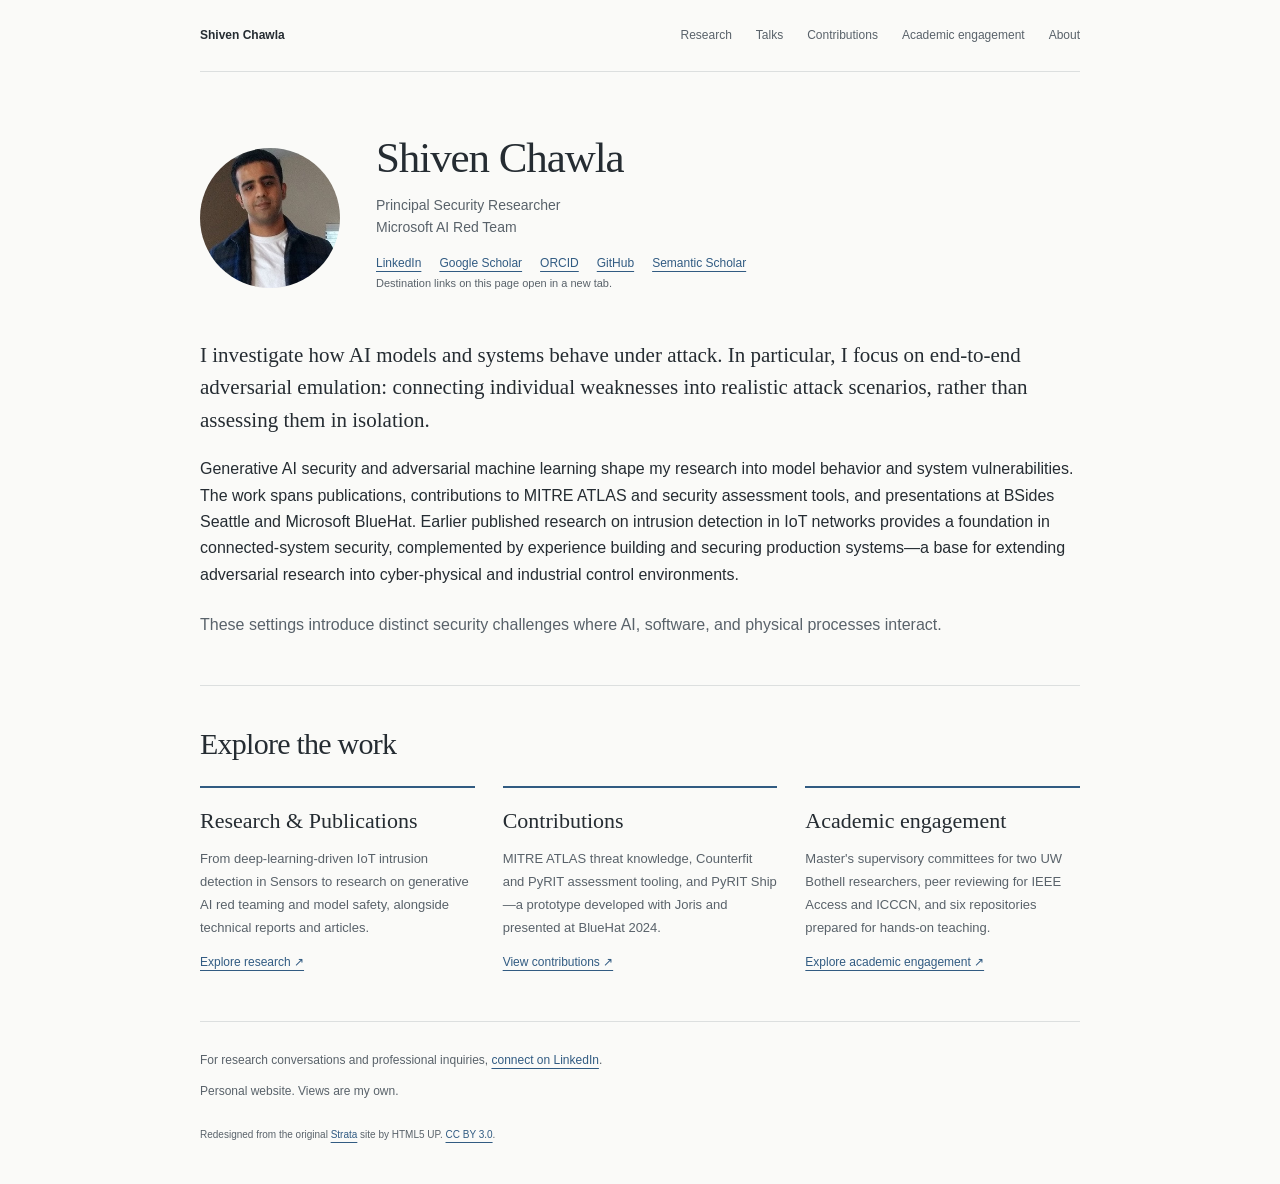
==== commit 7a272b32: "Restore approved homepage lead and soften its typography" ====
--- a/index.html
+++ b/index.html
@@ -1,80 +1,81 @@
-<!DOCTYPE HTML>
-<!--
-	Strata by HTML5 UP
-	html5up.net | @ajlkn
-	Free for personal and commercial use under the CCA 3.0 license (html5up.net/license)
--->
-<html>
-	<head>
-		<title>Shiven's GitHub Pages</title>
-		<meta charset="utf-8" />
-		<meta name="viewport" content="width=device-width, initial-scale=1" />
-		<!--[if lte IE 8]><script src="assets/js/ie/html5shiv.js"></script><![endif]-->
-		<link rel="stylesheet" href="assets/css/main.css" />
-		<!--[if lte IE 8]><link rel="stylesheet" href="assets/css/ie8.css" /><![endif]-->
-	</head>
-	<body id="top">
+<!doctype html>
+<html lang="en">
+<head>
+  <meta charset="utf-8">
+  <meta name="viewport" content="width=device-width, initial-scale=1">
+  <meta name="description" content="Shiven Chawla, Principal Security Researcher on Microsoft's AI Red Team. Cybersecurity and AI security research, adversarial emulation, publications, and academic engagement.">
+  <meta name="theme-color" content="#fafaf8">
+  <meta property="og:title" content="Shiven Chawla | Cybersecurity &amp; AI Security Research">
+  <meta property="og:description" content="AI red teaming and end-to-end adversarial emulation, with published security research, contributions to MITRE ATLAS and AI assessment tools, and graduate research supervision.">
+  <meta property="og:type" content="website">
+  <meta property="og:url" content="https://shivenchawla.com/">
+  <link rel="canonical" href="https://shivenchawla.com/">
+  <link rel="stylesheet" href="assets/css/studio.css">
+  <title>Shiven Chawla | Cybersecurity &amp; AI Security Research</title>
+</head>
+<body>
+  <a class="skip-link" href="#main">Skip to content</a>
+  <header class="site-header page-width">
+    <a class="home-link" href="index.html">Shiven Chawla</a>
+    <nav aria-label="Main navigation">
+      <a href="research.html" target="_blank" rel="noopener noreferrer" aria-describedby="new-tab-note">Research</a>
+      <a href="talks.html" target="_blank" rel="noopener noreferrer" aria-describedby="new-tab-note">Talks</a>
+      <a href="contributions.html" target="_blank" rel="noopener noreferrer" aria-describedby="new-tab-note">Contributions</a>
+      <a href="service.html" target="_blank" rel="noopener noreferrer" aria-describedby="new-tab-note">Academic engagement</a>
+      <a href="about.html" target="_blank" rel="noopener noreferrer" aria-describedby="new-tab-note">About</a>
+    </nav>
+  </header>
+  <main id="main" class="page-width">
+    <section class="introduction" id="top" aria-labelledby="intro-title">
+      <div class="profile-heading">
+        <img class="portrait" src="images/avatar.jpg" alt="Shiven Chawla" width="140" height="140">
+        <div>
+          <h1 id="intro-title">Shiven Chawla</h1>
+          <p class="role">Principal Security Researcher<br>Microsoft AI Red Team</p>
+          <div class="profile-links" aria-label="Professional and research profiles">
+            <a href="https://www.linkedin.com/in/shivenchawla/" target="_blank" rel="noopener noreferrer" aria-describedby="new-tab-note">LinkedIn</a>
+            <a href="https://scholar.google.com/citations?hl=en&amp;user=bYypffMAAAAJ" target="_blank" rel="noopener noreferrer" aria-describedby="new-tab-note">Google Scholar</a>
+            <a href="https://orcid.org/0000-0002-0583-6494" target="_blank" rel="noopener noreferrer" aria-describedby="new-tab-note">ORCID</a>
+            <a href="https://github.com/shivenchawla" target="_blank" rel="noopener noreferrer" aria-describedby="new-tab-note">GitHub</a>
+            <a href="https://www.semanticscholar.org/author/Shiven-Chawla/26636213" target="_blank" rel="noopener noreferrer" aria-describedby="new-tab-note">Semantic Scholar</a>
+          </div>
+          <p class="new-tab-note" id="new-tab-note">Destination links on this page open in a new tab.</p>
+        </div>
+      </div>
+      <div class="introduction-copy">
+        <p class="lead">I investigate how AI models and systems behave under attack. In particular, I focus on end-to-end adversarial emulation: connecting individual weaknesses into realistic attack scenarios, rather than assessing them in isolation.</p>
+        <p>Generative AI security and adversarial machine learning shape my research into model behavior and system vulnerabilities. The work spans publications, contributions to MITRE ATLAS and security assessment tools, and presentations at BSides Seattle and Microsoft BlueHat. Earlier published research on intrusion detection in IoT networks provides a foundation in connected-system security, complemented by experience building and securing production systems—a base for extending adversarial research into cyber-physical and industrial control environments.</p>
+        <p class="research-outlook">These settings introduce distinct security challenges where AI, software, and physical processes interact.</p>
+      </div>
+    </section>
 
-		<!-- Header -->
-			<header id="header">
-				<div class="inner">
-					<a href="#" class="image avatar"><img src="images/avatar.jpg" alt="" /></a>
-					<h1><strong>I am Shiven Chawla</strong>,<br />
-					M.S. in Cyber Security Engineering<br /> from <a href="https://www.uwb.edu">University of Washington</a>.<br />
-					<strong>Welcome to my project pages!</strong></h1>
-				</div>
-			</header>
-
-		<!-- Main -->
-			<div id="main">
-
-				<!-- One -->
-					<section id="one">
-						<header class="major">
-							<h2>Little about me!</h2>
-						</header>
-						<p>During my master degree program, I had been a research assistant and tutor at University of Washington. Already having worked in the field of wireless networks through my bachelors, and my previous job at Caterpillar Inc, I ambitiously felt a pull for studying more about network-security. I was able to work with Internet of Things and mobile networks during master's program. Enthusiasm and curiosity for networks security has always driven my research interests.</p>
-						<ul class="actions">
-							<li><a href="https://www.linkedin.com/in/shivenchawla" class="button">LinkedIn</a></li>
-						</ul>
-					</section>
-
-				<!-- Two -->
-					<section id="two">
-						<h2>Project Repositories</h2>
-						<div id="projlist">
-						   <ol>
-							  <li>Android Malware Lab
-								 <ol>
-									<li><a href="https://github.com/shivenchawla/Password_Sniffer">Password_Sniffer</li>
-									<li><a href="https://github.com/shivenchawla/Trojan_Recipe">Trojan_Recipe</li>
-									<li><a href="https://github.com/shivenchawla/TicTacToe_Malware">TicTacToe_Malware</li>
-								 </ol>
-							  </li>
-							  <li>Virtual Student Advisor
-								 <ol>
-									<li><a href="https://github.com/VSAResearchGroup/MathEngine">MathEngine</li>
-								 </ol>
-							  </li>
-							  <li>Stingray Detection on Android
-								 <ol>
-									<li><a href="https://github.com/shivenchawla/ParameterCollection_TestApp">ParameterCollection_TestApp</li>
-									<li><a href="https://github.com/shivenchawla/ParameterCollection_Service">ParameterCollection_Service</li>
-								 </ol>
-							  </li>
-							  <li>Master's Course Projects
-								 <ol>
-									<li><a href="https://bitbucket.org/account/user/me_chawlashiven/projects/CSS527">Cryptography and DataAssurance </li>
-									<li><a href="https://bitbucket.org/account/user/me_chawlashiven/projects/CSS579">Malware Reverse Engineering</li>
-								 </ol>
-							  </li>
-						   </ol>
-						</div>
-						<ul class="actions">
-							<li><a href="https://github.com/shivenchawla" class="button">View on GitHub </a></li>
-							<li><a href="https://bitbucket.org/me_chawlashiven/" class="button">View on BitBucket </a></li>
-						</ul>
-					</section>
-			</div>
-	</body>
-</html>+    <section class="page-section" aria-labelledby="highlights-title">
+      <div class="section-heading">
+        <h2 id="highlights-title">Explore the work</h2>
+      </div>
+      <div class="highlights">
+        <article class="highlight">
+          <h3>Research &amp; Publications</h3>
+          <p>From deep-learning-driven IoT intrusion detection in <cite>Sensors</cite> to research on generative AI red teaming and model safety, alongside technical reports and articles.</p>
+          <a href="research.html" target="_blank" rel="noopener noreferrer" aria-describedby="new-tab-note">Explore research &nearr;</a>
+        </article>
+        <article class="highlight">
+          <h3>Contributions</h3>
+          <p>MITRE ATLAS threat knowledge, Counterfit and PyRIT assessment tooling, and PyRIT Ship—a prototype developed with Joris and presented at BlueHat 2024.</p>
+          <a href="contributions.html" target="_blank" rel="noopener noreferrer" aria-describedby="new-tab-note">View contributions &nearr;</a>
+        </article>
+        <article class="highlight">
+          <h3>Academic engagement</h3>
+          <p>Master's supervisory committees for two UW Bothell researchers, peer reviewing for IEEE Access and ICCCN, and six repositories prepared for hands-on teaching.</p>
+          <a href="service.html" target="_blank" rel="noopener noreferrer" aria-describedby="new-tab-note">Explore academic engagement &nearr;</a>
+        </article>
+      </div>
+    </section>
+  </main>
+  <footer class="site-footer page-width">
+    <p>For research conversations and professional inquiries, <a href="https://www.linkedin.com/in/shivenchawla/" target="_blank" rel="noopener noreferrer" aria-describedby="new-tab-note">connect on LinkedIn</a>.</p>
+    <p>Personal website. Views are my own.</p>
+    <p class="credits">Redesigned from the original <a href="https://html5up.net/strata" target="_blank" rel="noopener noreferrer" aria-describedby="new-tab-note">Strata</a> site by HTML5 UP. <a href="https://creativecommons.org/licenses/by/3.0/" target="_blank" rel="noopener noreferrer" aria-describedby="new-tab-note">CC BY 3.0</a>.</p>
+  </footer>
+</body>
+</html>
--- a/assets/css/studio.css
+++ b/assets/css/studio.css
@@ -0,0 +1,146 @@
+:root {
+  color-scheme: light;
+  --paper: #fafaf8;
+  --ink: #252c32;
+  --muted: #59626a;
+  --accent: #315b82;
+  --line: #dcdfdf;
+  --wash: #f0f2f2;
+  --serif: Georgia, "Times New Roman", serif;
+}
+* { box-sizing: border-box; }
+html { scroll-behavior: smooth; scroll-padding-top: 24px; }
+body { margin: 0; background: var(--paper); color: var(--ink); font-family: -apple-system, BlinkMacSystemFont, "Segoe UI", sans-serif; font-size: 16px; line-height: 1.75; }
+a { color: var(--accent); text-decoration-thickness: 1px; text-underline-offset: 4px; }
+a:hover { color: var(--ink); }
+button, input, select { font: inherit; }
+button, select, summary { cursor: pointer; }
+:focus-visible { outline: 3px solid var(--accent); outline-offset: 4px; }
+[hidden] { display: none !important; }
+h1, h2, h3, h4, p { margin-top: 0; }
+h1, h2 { font-family: var(--serif); font-weight: 400; line-height: 1.2; letter-spacing: -.025em; }
+h1 { font-size: 43px; margin-bottom: 10px; }
+h2 { font-size: 30px; margin-bottom: 16px; }
+h3, h4 { line-height: 1.4; }
+cite { font-style: normal; }
+.page-width { width: min(100% - 64px, 880px); margin-inline: auto; }
+.skip-link { position: absolute; left: 16px; top: -100px; z-index: 10; background: var(--ink); color: white; padding: 12px 20px; }
+.skip-link:focus { top: 10px; }
+.site-header { display: flex; align-items: center; justify-content: space-between; gap: 24px; padding-block: 25px; border-bottom: 1px solid var(--line); font-size: 12px; }
+.home-link { color: var(--ink); font-weight: 650; text-decoration: none; }
+.site-header nav { display: flex; flex-wrap: wrap; gap: 24px; }
+.site-header nav a { color: var(--muted); text-decoration: none; }
+.site-header nav a:hover { color: var(--accent); text-decoration: underline; }
+.site-header nav a[aria-current="page"] { color: var(--accent); text-decoration: underline; font-weight: 600; }
+.section-heading { display: flex; flex-wrap: wrap; align-items: baseline; justify-content: space-between; gap: 12px; margin-bottom: 24px; }
+.section-heading h2 { margin-bottom: 0; }
+.section-heading > a { font-size: 12px; }
+.highlights { display: grid; grid-template-columns: repeat(3, minmax(0, 1fr)); gap: 28px; }
+.highlight { border-top: 2px solid var(--accent); padding-top: 18px; display: flex; flex-direction: column; }
+.highlight-kind { font-size: 11px; color: var(--muted); margin-bottom: 12px; }
+.highlight h3 { font-family: var(--serif); font-size: 22px; font-weight: 400; margin-bottom: 12px; }
+.highlight p { font-size: 13px; color: var(--muted); }
+.highlight a { font-size: 12px; margin-top: auto; }
+.back-link { display: inline-block; font-size: 12px; margin-bottom: 28px; }
+.resource-list { padding: 0; list-style: none; margin-block: 24px 32px; }
+.resource-list li { margin-bottom: 20px; }
+.resource-list span { display: block; font-size: 12px; color: var(--muted); margin-top: 5px; }
+.recording-panel { padding: 28px; background: var(--wash); border-left: 3px solid var(--accent); margin-block: 30px 18px; }
+.recording-panel h2 { margin-top: 10px; }
+.recording-panel p { font-size: 14px; }
+.lab-notice { border-left: 3px solid var(--accent); background: var(--wash); padding: 16px 20px; margin-block: 24px; }
+.lab-notice p { font-size: 13px; margin: 0; }
+.teaching-resources { display: grid; grid-template-columns: repeat(2, minmax(0, 1fr)); gap: 24px; }
+.teaching-resources li { margin: 0; }
+.collection-nav { display: flex; flex-wrap: wrap; gap: 8px 18px; font-size: 12px; margin-bottom: 24px; }
+.work-group { margin-top: 40px; }
+.work-group { padding-top: 18px; }
+.work-group > summary { color: var(--ink); }
+.work-group > summary h2 { display: inline; font-size: 24px; margin: 0; }
+.work-group[open] > summary { margin-bottom: 8px; }
+.new-tab-note { font-size: 11px; color: var(--muted); }
+main > .page-section:first-child { border-top: 0; padding-top: 48px; }
+.introduction { padding-block: 60px 46px; }
+.profile-heading { display: flex; align-items: center; gap: 36px; margin-bottom: 34px; }
+.portrait { width: 140px; height: 140px; border-radius: 50%; object-fit: cover; flex-shrink: 0; }
+.role { color: var(--muted); font-size: 14px; line-height: 1.6; margin-bottom: 15px; }
+.profile-links { display: flex; flex-wrap: wrap; gap: 4px 18px; font-size: 12px; }
+.introduction-copy { font-size: 16px; line-height: 1.65; }
+.introduction-copy p { margin-bottom: 20px; }
+.introduction-copy .lead { font-size: 21px; line-height: 1.55; }
+.introduction-copy .research-outlook { color: var(--muted); margin-top: 24px; }
+.introduction-copy p:last-child { margin-bottom: 0; }
+.lead { font-family: var(--serif); font-size: 23px; line-height: 1.55; }
+.page-section { border-top: 1px solid var(--line); padding-block: 40px 48px; }
+.section-intro { color: var(--muted); font-size: 14px; margin-bottom: 24px; }
+.work-controls { display: flex; align-items: end; flex-wrap: wrap; gap: 12px; margin-top: 28px; }
+.work-controls label { display: block; font-size: 11px; font-weight: 600; margin-bottom: 5px; }
+.search-field { flex: 1; min-width: 180px; }
+.work-controls input, .work-controls select { width: 100%; min-height: 42px; background: transparent; color: var(--ink); border: 1px solid #aeb6bc; border-radius: 4px; padding: 8px 10px; font-size: 12px; }
+.work-controls button { min-height: 42px; background: transparent; border: 0; padding: 8px; color: var(--accent); text-decoration: underline; text-underline-offset: 4px; font-size: 12px; }
+.result-count { font-size: 11px; color: var(--muted); margin: 12px 0 0; }
+.work-entry { padding-block: 26px; border-bottom: 1px solid var(--line); }
+.work-entry:last-child { border-bottom: 0; padding-bottom: 0; }
+.entry-meta { color: var(--muted); font-size: 11px; margin-bottom: 8px; }
+.entry-meta span { margin-inline: 6px; color: #737f88; }
+.work-entry h3 { font-family: var(--serif); font-size: 23px; font-weight: 400; margin-bottom: 10px; }
+.work-entry > p:not(.entry-meta) { font-size: 14px; margin-bottom: 12px; }
+.work-entry > p.authors { color: var(--muted); font-size: 12px; }
+.entry-links { display: flex; flex-wrap: wrap; gap: 8px 20px; font-size: 12px; }
+.empty-state { padding-block: 36px; color: var(--muted); }
+.subheading { font-size: 17px; font-weight: 600; margin-top: 30px; margin-bottom: 8px; }
+.service-entry { padding-block: 18px; }
+.dated-heading { display: flex; align-items: baseline; justify-content: space-between; gap: 20px; }
+.dated-heading h4 { font-size: 16px; margin-bottom: 4px; }
+.dated-heading span { flex-shrink: 0; font-size: 12px; color: var(--muted); }
+.service-entry p { font-size: 14px; margin-bottom: 10px; }
+.service-entry .service-role { font-size: 12px; color: var(--muted); margin-bottom: 8px; }
+.service-entry a { font-size: 12px; }
+.source-note { font-size: 11px; color: var(--muted); margin-top: 14px; }
+.review-list { margin-block: 18px; }
+.review-list > div { margin-bottom: 20px; }
+.review-list dt { font-size: 14px; font-weight: 600; }
+.review-list dt span { display: inline-block; margin-left: 10px; font-size: 12px; font-weight: 400; color: var(--muted); }
+.review-list dd { margin: 4px 0 0; color: var(--muted); font-size: 13px; }
+#background > p { font-size: 14px; }
+details { border-top: 1px solid var(--line); margin-top: 20px; padding-top: 16px; font-size: 14px; }
+summary { font-weight: 600; }
+details[open] > summary { margin-bottom: 24px; }
+.timeline { list-style: none; margin: 0; padding: 0; }
+.timeline li { display: grid; grid-template-columns: 120px 1fr; gap: 20px; padding-bottom: 24px; }
+.timeline-date { font-size: 12px; color: var(--muted); padding-top: 2px; }
+.timeline h3 { font-size: 14px; margin-bottom: 4px; }
+.timeline p { font-size: 13px; color: var(--muted); margin-bottom: 0; }
+.archive p, .archive li { font-size: 12px; }
+.archive ul { padding-left: 20px; }
+.archive li { margin-bottom: 10px; }
+.site-footer { padding-block: 28px 40px; border-top: 1px solid var(--line); }
+.site-footer p { font-size: 12px; color: var(--muted); margin-bottom: 10px; }
+.site-footer .credits { font-size: 10px; margin-top: 24px; margin-bottom: 0; }
+@media (max-width: 700px) {
+  .highlights { grid-template-columns: 1fr; gap: 24px; }
+  .teaching-resources { grid-template-columns: 1fr; }
+  .page-width { width: calc(100% - 40px); }
+  .site-header { align-items: start; gap: 16px; }
+  .site-header nav { gap: 6px 16px; justify-content: end; }
+  .home-link { max-width: 70px; line-height: 1.5; }
+  .introduction { padding-block: 40px 34px; }
+  .profile-heading { align-items: start; gap: 22px; }
+  .portrait { width: 90px; height: 90px; }
+  h1 { font-size: 32px; }
+  .profile-links { gap: 6px 14px; }
+  .lead { font-size: 21px; }
+  .introduction-copy .lead { font-size: 19px; }
+  .page-section { padding-block: 32px 36px; }
+  .search-field { flex-basis: 100%; }
+  .work-controls > div:not(.search-field) { flex: 1; min-width: 125px; }
+  .dated-heading { gap: 12px; }
+  .timeline li { grid-template-columns: 1fr; gap: 5px; }
+}
+@media (max-width: 400px) {
+  .profile-heading { flex-direction: column; gap: 20px; }
+  .site-header nav { font-size: 11px; }
+}
+@media (prefers-reduced-motion: reduce) {
+  html { scroll-behavior: auto; }
+}
